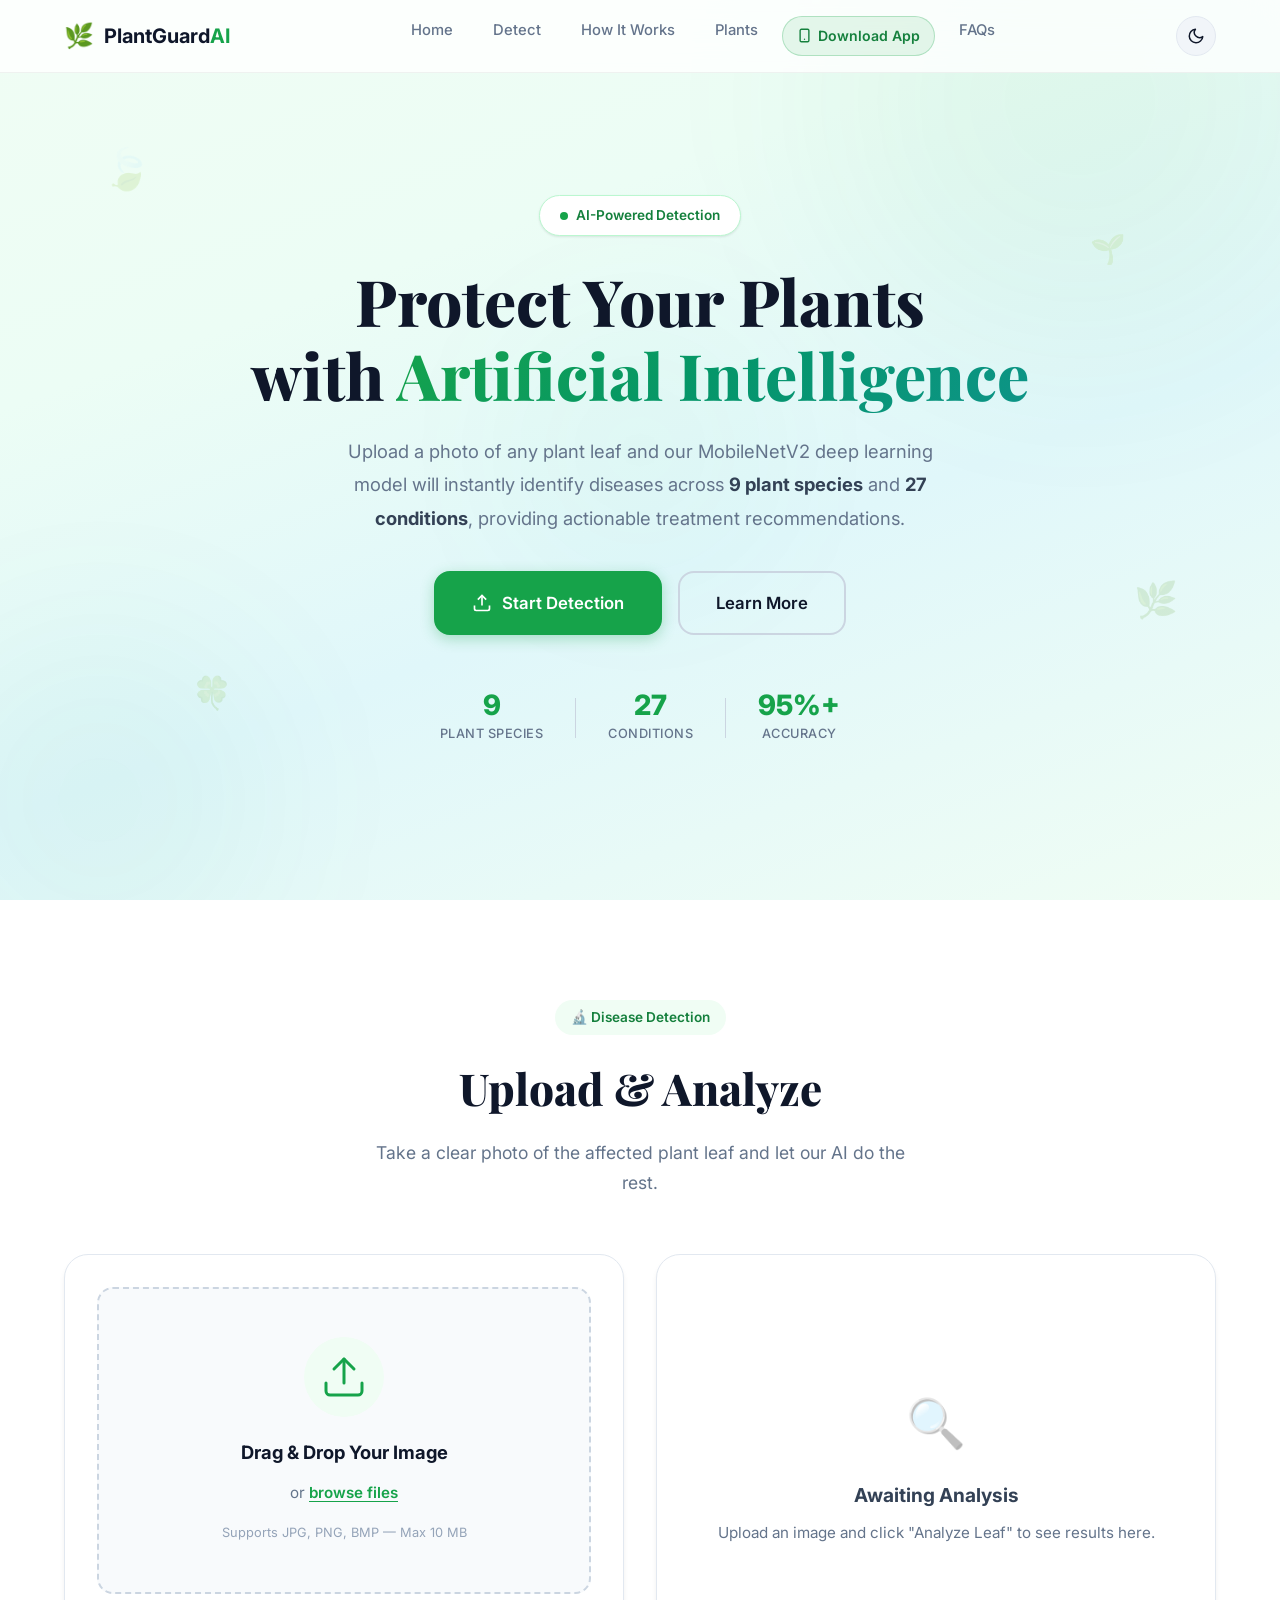
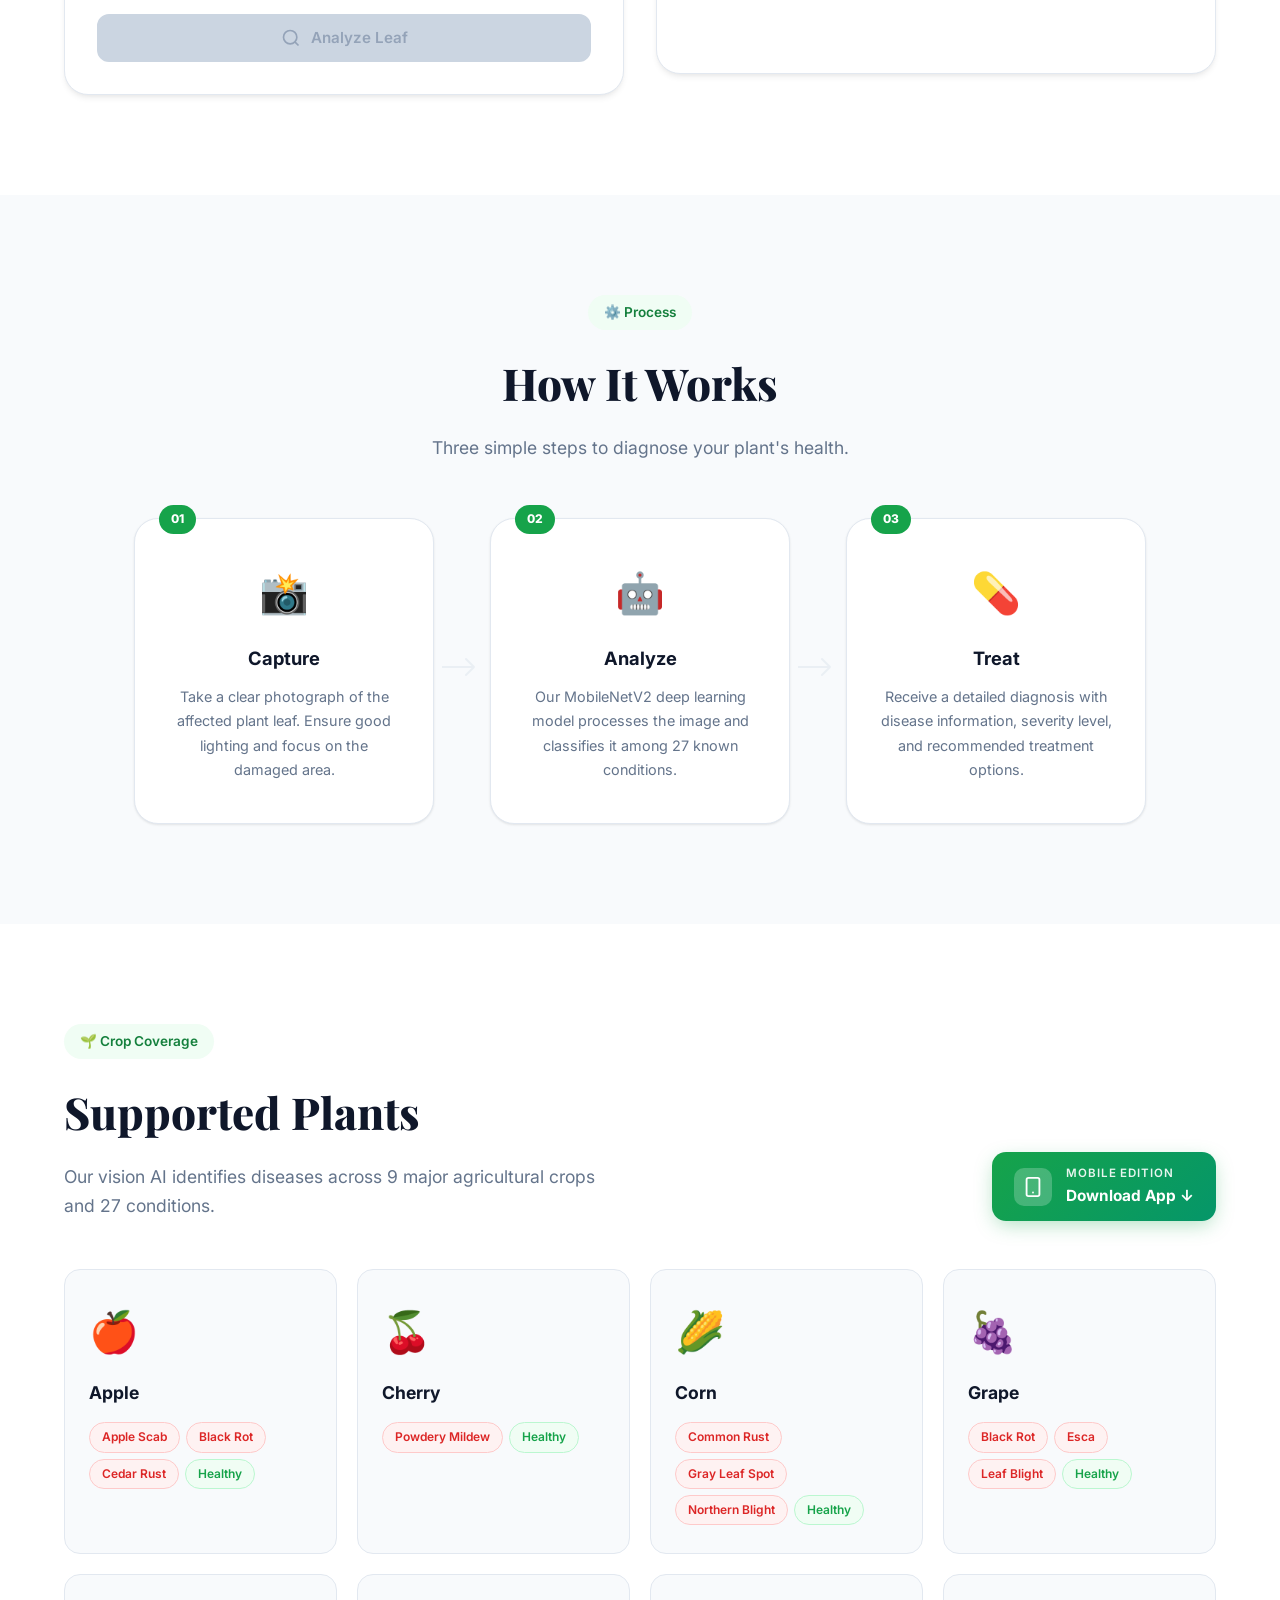
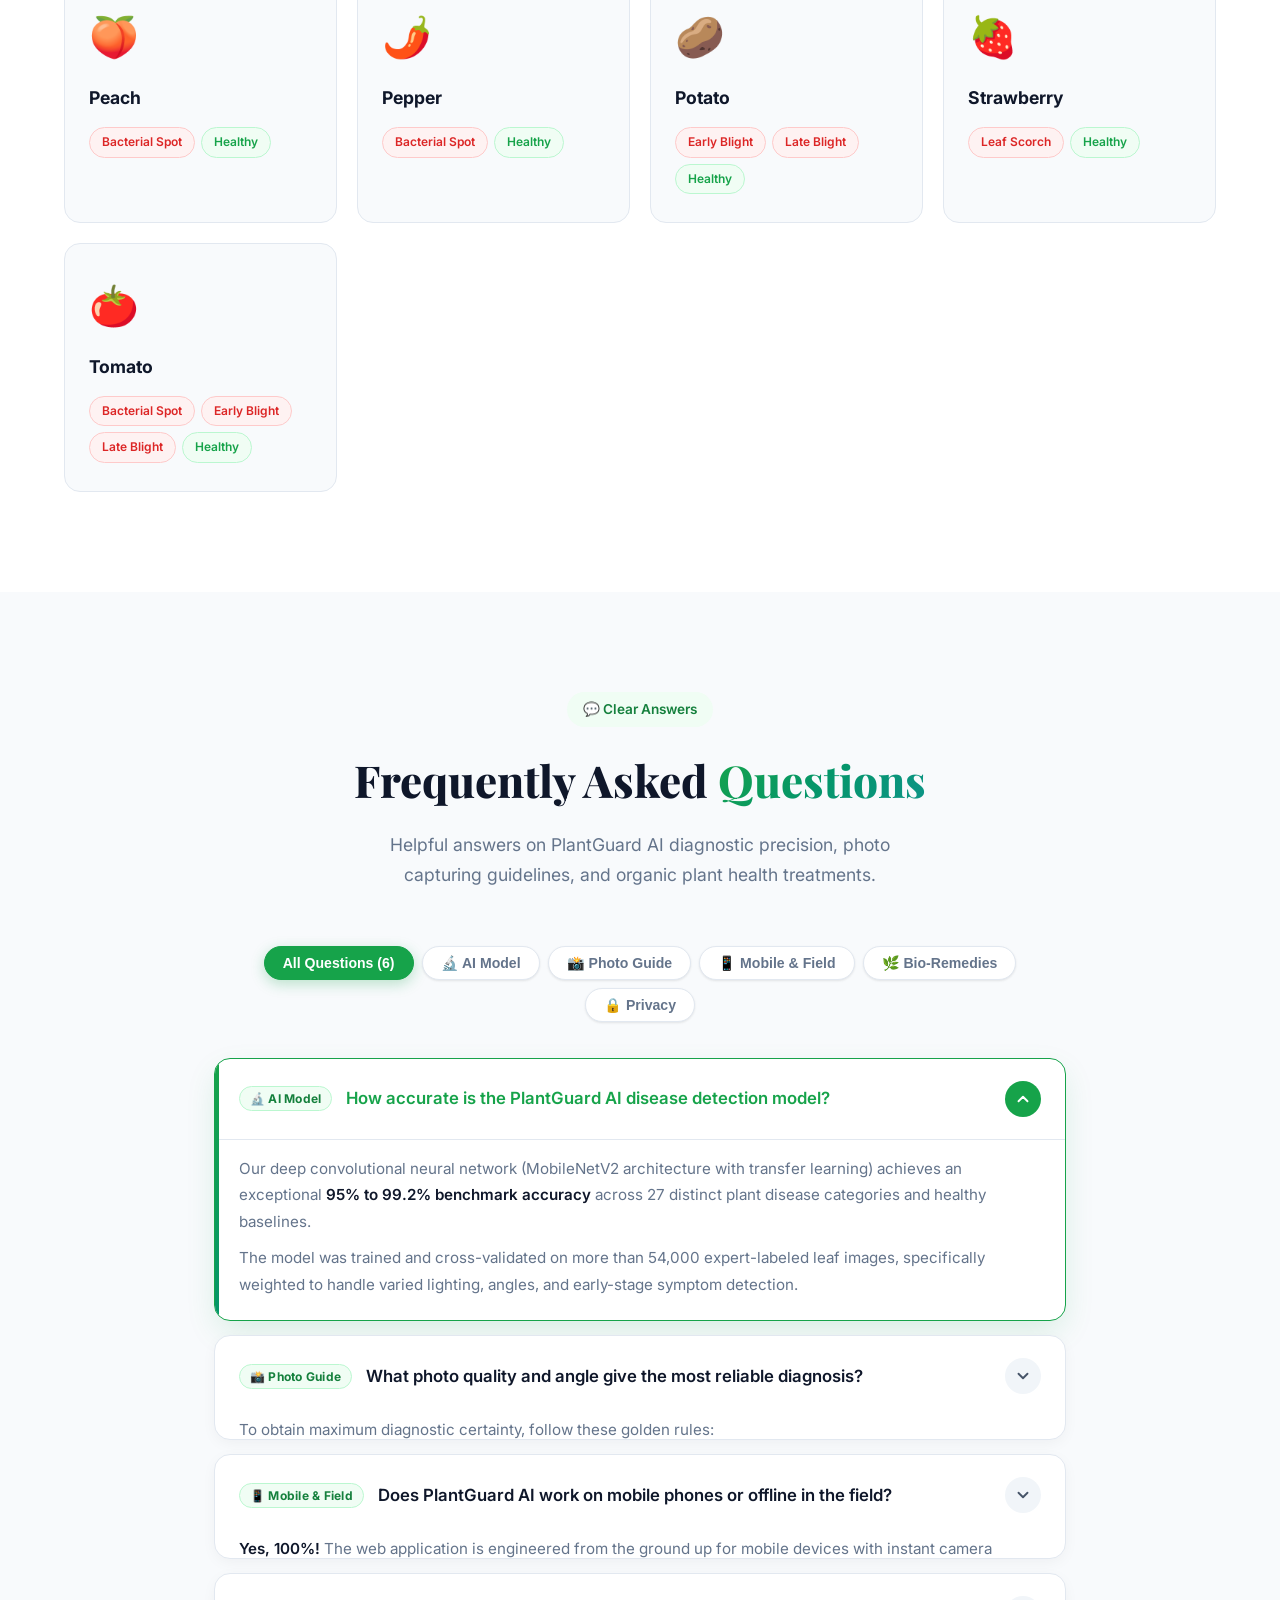
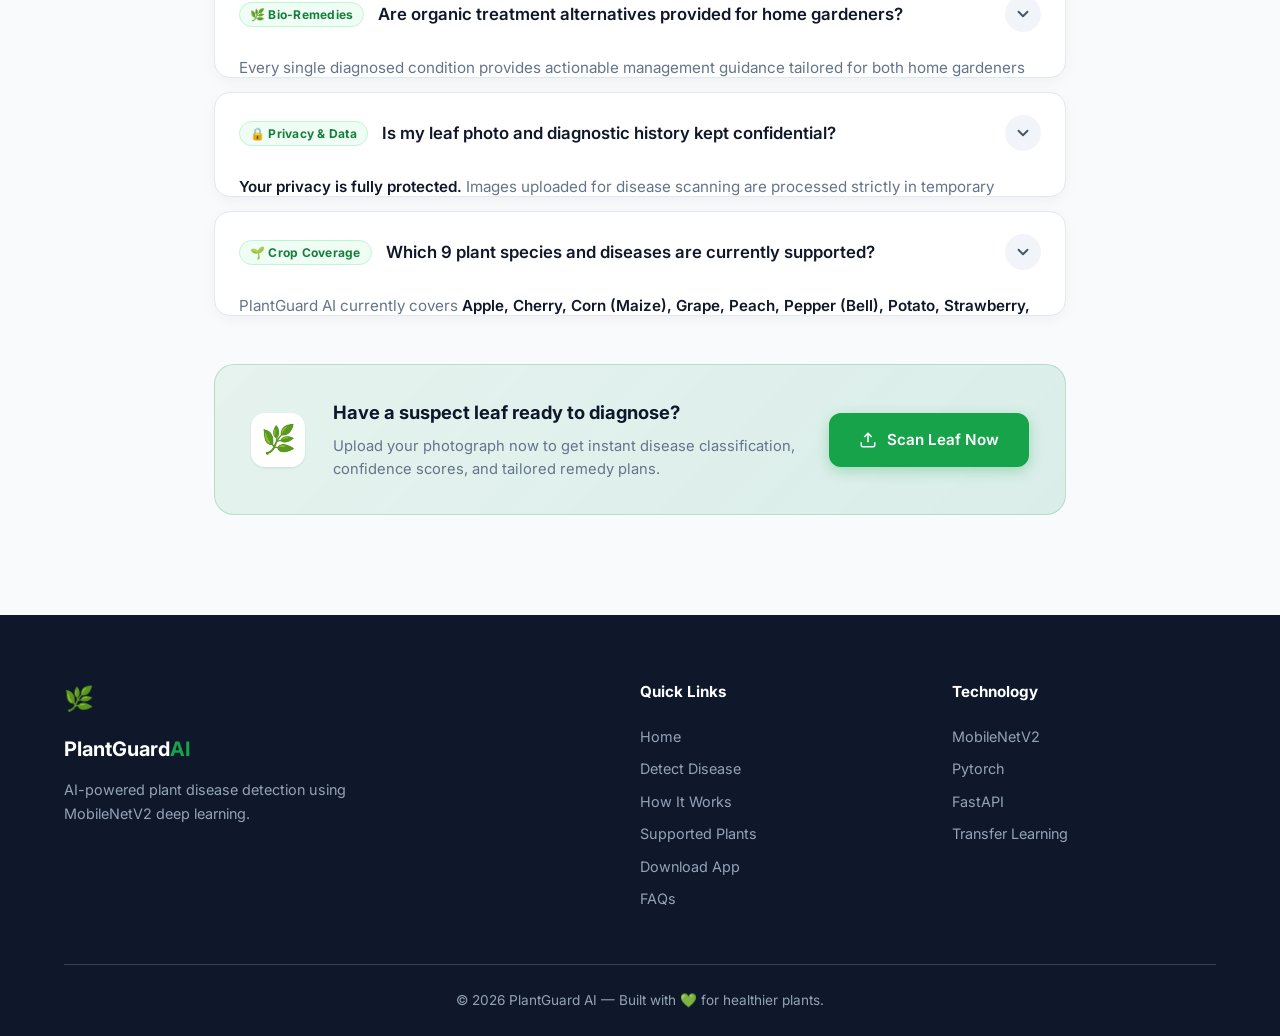
==== templates/index.html @ 96985ac4 "Initial commit" ====
<!DOCTYPE html>
<html lang="en">
<head>
    <meta charset="UTF-8" />
    <meta name="viewport" content="width=device-width, initial-scale=1.0" />
    <title>PlantGuard AI — Plant Disease Detection</title>
    <link rel="preconnect" href="https://fonts.googleapis.com" />
    <link rel="preconnect" href="https://fonts.gstatic.com" crossorigin />
    <link href="https://fonts.googleapis.com/css2?family=Inter:wght@300;400;500;600;700;800;900&family=Playfair+Display:wght@700;800&display=swap" rel="stylesheet" />
    <link rel="stylesheet" href="/static/css/style.css" />
    <link rel="icon" href="data:image/svg+xml,<svg xmlns='http://www.w3.org/2000/svg' viewBox='0 0 100 100'><text y='.9em' font-size='90'>🌿</text></svg>" />
    <script>
        (function() {
            try {
                const savedTheme = localStorage.getItem('plantguard_theme');
                if (savedTheme === 'dark' || (!savedTheme && window.matchMedia && window.matchMedia('(prefers-color-scheme: dark)').matches)) {
                    document.documentElement.setAttribute('data-theme', 'dark');
                } else {
                    document.documentElement.setAttribute('data-theme', 'light');
                }
            } catch(e) {}
        })();
    </script>
    <style>
    /* ─── PlantGuard Theme System & Enhancements ─── */
    :root {
        --theme-transition: background-color 0.3s ease, border-color 0.3s ease, color 0.3s ease, box-shadow 0.3s ease;
        --faq-card-bg: #ffffff;
        --faq-card-border: #e2e8f0;
        --faq-card-shadow: 0 4px 16px -2px rgba(15, 23, 42, 0.05);
        --faq-card-hover-border: #86efac;
        --faq-card-active-border: #16a34a;
        --faq-card-active-bg: #ffffff;
        --faq-tag-bg: #f0fdf4;
        --faq-tag-color: #15803d;
        --faq-tag-border: #bbf7d0;
        --faq-chevron-bg: #f1f5f9;
        --faq-chevron-color: #475569;
        --faq-chevron-active-bg: #16a34a;
        --faq-chevron-active-color: #ffffff;
        --faq-section-bg: #f8fafc;
        --nav-glass-bg: rgba(255, 255, 255, 0.85);
        --nav-scrolled-bg: rgba(255, 255, 255, 0.96);
        --nav-border: rgba(0, 0, 0, 0.06);
        --modal-overlay: rgba(15, 23, 42, 0.7);
        --modal-bg: #ffffff;
        --modal-border: #e2e8f0;
    }

    [data-theme="dark"] {
        --dark: #f8fafc;
        --dark-2: #e2e8f0;
        --dark-3: #94a3b8;
        --gray: #94a3b8;
        --gray-light: #64748b;
        --gray-lighter: #334155;
        --gray-lightest: #1e293b;
        --light: #0a0f1d;
        --white: #111a2e;

        --faq-card-bg: #111a2e;
        --faq-card-border: #1e293b;
        --faq-card-shadow: 0 10px 30px -5px rgba(0, 0, 0, 0.5);
        --faq-card-hover-border: #22c55e;
        --faq-card-active-border: #22c55e;
        --faq-card-active-bg: #14223b;
        --faq-tag-bg: rgba(34, 197, 94, 0.14);
        --faq-tag-color: #4ade80;
        --faq-tag-border: rgba(34, 197, 94, 0.35);
        --faq-chevron-bg: #1e293b;
        --faq-chevron-color: #94a3b8;
        --faq-chevron-active-bg: #22c55e;
        --faq-chevron-active-color: #0b1120;
        --faq-section-bg: #070c18;
        --nav-glass-bg: rgba(10, 15, 29, 0.85);
        --nav-scrolled-bg: rgba(10, 15, 29, 0.95);
        --nav-border: rgba(255, 255, 255, 0.08);
        --modal-overlay: rgba(0, 0, 0, 0.82);
        --modal-bg: #111a2e;
        --modal-border: #25334c;
    }

    /* Theme global transitions */
    body {
        transition: var(--theme-transition);
    }

    [data-theme="dark"] body {
        background-color: var(--light);
        color: var(--dark-2);
    }

    [data-theme="dark"] .navbar {
        background: var(--nav-glass-bg);
        border-bottom: 1px solid var(--nav-border);
    }
    [data-theme="dark"] .navbar.scrolled {
        background: var(--nav-scrolled-bg);
        box-shadow: 0 4px 20px rgba(0, 0, 0, 0.5);
    }
    [data-theme="dark"] .nav-links a {
        color: var(--gray);
    }
    [data-theme="dark"] .nav-links a:hover {
        color: #4ade80;
        background: rgba(34, 197, 94, 0.12);
    }
    [data-theme="dark"] .nav-toggle span {
        background: var(--dark);
    }
    @media (max-width: 768px) {
        [data-theme="dark"] .nav-links {
            background: var(--white);
            border: 1px solid var(--nav-border);
        }
    }

    [data-theme="dark"] .hero-bg {
        background: linear-gradient(160deg, #070c18 0%, #0d1728 40%, #071322 70%, #0a0f1d 100%);
    }
    [data-theme="dark"] .hero-badge {
        background: #111a2e;
        border-color: rgba(34, 197, 94, 0.35);
        color: #4ade80;
        box-shadow: 0 4px 16px rgba(0,0,0,0.4);
    }
    [data-theme="dark"] .hero-stats {
        background: rgba(17, 26, 46, 0.7);
        border: 1px solid rgba(255, 255, 255, 0.08);
        box-shadow: 0 8px 32px rgba(0,0,0,0.4);
    }

    [data-theme="dark"] .upload-card,
    [data-theme="dark"] .results-card,
    [data-theme="dark"] .step-card {
        background: var(--white);
        border-color: var(--gray-lightest);
        box-shadow: 0 8px 24px -4px rgba(0,0,0,0.5);
    }
    [data-theme="dark"] .upload-zone {
        border-color: #25334c;
        background: rgba(7, 12, 24, 0.5);
    }
    [data-theme="dark"] .plant-card {
        background: var(--white);
        border-color: var(--gray-lightest);
    }
    [data-theme="dark"] .plant-card:hover {
        border-color: #22c55e;
        box-shadow: 0 12px 30px -4px rgba(0, 0, 0, 0.6);
    }
    [data-theme="dark"] .btn-outline {
        border-color: #25334c;
        color: var(--dark);
    }
    [data-theme="dark"] .btn-outline:hover {
        border-color: #22c55e;
        color: #4ade80;
        background: rgba(34, 197, 94, 0.08);
    }
    [data-theme="dark"] .plants-section {
        background: var(--light);
    }

    /* ─── Navbar Actions & Toggle ─── */
    .nav-actions {
        display: flex;
        align-items: center;
        gap: 12px;
    }
    .theme-toggle-btn {
        width: 40px;
        height: 40px;
        border-radius: 50%;
        border: 1px solid var(--faq-card-border);
        background: var(--faq-chevron-bg);
        color: var(--dark);
        display: inline-flex;
        align-items: center;
        justify-content: center;
        cursor: pointer;
        transition: all 0.25s ease;
        padding: 0;
    }
    .theme-toggle-btn:hover {
        background: var(--primary-50);
        border-color: var(--primary);
        transform: rotate(15deg) scale(1.06);
    }
    [data-theme="dark"] .theme-toggle-btn:hover {
        background: rgba(34, 197, 94, 0.16);
        border-color: #22c55e;
    }
    .theme-toggle-btn .sun-icon { display: none; }
    .theme-toggle-btn .moon-icon { display: flex; align-items: center; justify-content: center; }
    [data-theme="dark"] .theme-toggle-btn .sun-icon { display: flex; align-items: center; justify-content: center; color: #facc15; }
    [data-theme="dark"] .theme-toggle-btn .moon-icon { display: none; }

    .nav-download-link {
        display: inline-flex;
        align-items: center;
        gap: 6px;
        padding: 7px 14px !important;
        background: rgba(22, 163, 74, 0.1);
        color: var(--primary-dark) !important;
        border: 1px solid rgba(22, 163, 74, 0.25);
        border-radius: 100px !important;
        font-weight: 600 !important;
        font-size: 0.88rem !important;
        transition: all 0.25s ease;
    }
    [data-theme="dark"] .nav-download-link {
        background: rgba(34, 197, 94, 0.14);
        color: #4ade80 !important;
        border-color: rgba(34, 197, 94, 0.35);
    }
    .nav-download-link:hover {
        background: var(--primary) !important;
        color: #ffffff !important;
        border-color: var(--primary);
        transform: translateY(-1px);
        box-shadow: 0 4px 12px rgba(22, 163, 74, 0.25);
    }

    /* ─── Plants Section Header Row & App Badge ─── */
    .plants-header-row {
        display: flex;
        align-items: flex-end;
        justify-content: space-between;
        gap: 24px;
        margin-bottom: 48px;
        flex-wrap: wrap;
    }
    .plants-header-left {
        margin-bottom: 0 !important;
        text-align: left !important;
    }
    .plants-header-left .section-desc {
        margin-left: 0 !important;
    }
    .plants-app-badge-btn {
        display: inline-flex;
        align-items: center;
        gap: 14px;
        padding: 12px 22px;
        background: linear-gradient(135deg, #16a34a 0%, #059669 100%);
        color: #ffffff !important;
        border-radius: 14px;
        box-shadow: 0 6px 20px -3px rgba(22, 163, 74, 0.35);
        transition: all 0.25s ease;
        text-decoration: none;
        cursor: pointer;
    }
    .plants-app-badge-btn:hover {
        transform: translateY(-2px);
        box-shadow: 0 10px 28px -2px rgba(22, 163, 74, 0.45);
        filter: brightness(1.05);
    }
    .app-badge-icon {
        width: 38px;
        height: 38px;
        border-radius: 10px;
        background: rgba(255, 255, 255, 0.22);
        display: flex;
        align-items: center;
        justify-content: center;
        color: #ffffff;
    }
    .app-badge-text {
        display: flex;
        flex-direction: column;
    }
    .app-badge-sub {
        font-size: 0.72rem;
        text-transform: uppercase;
        letter-spacing: 0.08em;
        opacity: 0.9;
        font-weight: 600;
    }
    .app-badge-title {
        font-size: 0.96rem;
        font-weight: 700;
    }

    /* ─── FAQ Section Styles ─── */
    .faq-section {
        background: var(--faq-section-bg);
        position: relative;
        padding: 100px 0;
        transition: background-color 0.3s ease;
    }
    .faq-container {
        max-width: 900px;
        margin: 0 auto;
    }
    .faq-filters {
        display: flex;
        align-items: center;
        justify-content: center;
        flex-wrap: wrap;
        gap: 8px;
        margin-bottom: 36px;
    }
    .faq-filter-btn {
        padding: 8px 18px;
        border-radius: 100px;
        background: var(--faq-card-bg);
        border: 1px solid var(--faq-card-border);
        color: var(--gray);
        font-size: 0.88rem;
        font-weight: 600;
        cursor: pointer;
        transition: all 0.2s ease;
        box-shadow: var(--shadow-sm);
    }
    .faq-filter-btn:hover {
        color: var(--primary);
        border-color: var(--primary);
        transform: translateY(-1px);
    }
    .faq-filter-btn.active {
        background: var(--primary);
        color: #ffffff;
        border-color: var(--primary);
        box-shadow: 0 4px 14px rgba(22, 163, 74, 0.28);
    }
    [data-theme="dark"] .faq-filter-btn.active {
        background: #16a34a;
        color: #ffffff;
        box-shadow: 0 4px 14px rgba(34, 197, 94, 0.3);
    }

    .faq-list {
        display: flex;
        flex-direction: column;
        gap: 14px;
    }
    .faq-item {
        background: var(--faq-card-bg);
        border: 1px solid var(--faq-card-border);
        border-radius: 16px;
        box-shadow: var(--faq-card-shadow);
        transition: all 0.3s cubic-bezier(0.4, 0, 0.2, 1);
        overflow: hidden;
        position: relative;
    }
    .faq-item:hover {
        border-color: var(--faq-card-hover-border);
        box-shadow: 0 10px 28px -4px rgba(22, 163, 74, 0.12);
        transform: translateY(-2px);
    }
    [data-theme="dark"] .faq-item:hover {
        box-shadow: 0 10px 28px -4px rgba(0, 0, 0, 0.6);
    }
    .faq-item.active {
        border-color: var(--faq-card-active-border);
        background: var(--faq-card-active-bg);
        box-shadow: 0 12px 32px -4px rgba(22, 163, 74, 0.15);
    }
    .faq-item.active::before {
        content: "";
        position: absolute;
        left: 0;
        top: 0;
        bottom: 0;
        width: 4px;
        background: linear-gradient(180deg, var(--primary), var(--accent));
    }

    .faq-question {
        width: 100%;
        padding: 22px 24px;
        display: flex;
        align-items: center;
        justify-content: space-between;
        gap: 16px;
        background: none;
        border: none;
        cursor: pointer;
        text-align: left;
        color: inherit;
        font-family: var(--font-sans);
    }
    .faq-q-left {
        display: flex;
        align-items: center;
        gap: 14px;
        flex: 1;
    }
    .faq-cat-pill {
        display: inline-flex;
        align-items: center;
        padding: 4px 10px;
        border-radius: 100px;
        font-size: 0.75rem;
        font-weight: 700;
        background: var(--faq-tag-bg);
        color: var(--faq-tag-color);
        border: 1px solid var(--faq-tag-border);
        white-space: nowrap;
        letter-spacing: 0.02em;
    }
    .faq-q-title {
        font-size: 1.05rem;
        font-weight: 600;
        color: var(--dark);
        line-height: 1.45;
        transition: color 0.2s ease;
    }
    .faq-item.active .faq-q-title {
        color: var(--primary);
    }
    [data-theme="dark"] .faq-item.active .faq-q-title {
        color: #4ade80;
    }

    .faq-chevron-wrap {
        width: 36px;
        height: 36px;
        min-width: 36px;
        border-radius: 50%;
        background: var(--faq-chevron-bg);
        color: var(--faq-chevron-color);
        display: flex;
        align-items: center;
        justify-content: center;
        transition: all 0.3s cubic-bezier(0.4, 0, 0.2, 1);
    }
    .faq-chevron-wrap svg {
        transition: transform 0.3s cubic-bezier(0.4, 0, 0.2, 1);
    }
    .faq-item.active .faq-chevron-wrap {
        background: var(--faq-chevron-active-bg);
        color: var(--faq-chevron-active-color);
    }
    .faq-item.active .faq-chevron-wrap svg {
        transform: rotate(180deg);
    }

    .faq-answer-collapse {
        display: grid;
        grid-template-rows: 0fr;
        transition: grid-template-rows 0.35s cubic-bezier(0.4, 0, 0.2, 1);
    }
    .faq-item.active .faq-answer-collapse {
        grid-template-rows: 1fr;
    }
    .faq-answer-body {
        overflow: hidden;
        padding: 0 24px 22px 24px;
        color: var(--gray);
        font-size: 0.95rem;
        line-height: 1.75;
        border-top: 1px solid transparent;
    }
    .faq-item.active .faq-answer-body {
        border-top-color: var(--faq-card-border);
        padding-top: 16px;
    }
    .faq-answer-body strong {
        color: var(--dark);
        font-weight: 600;
    }
    .faq-tips-list {
        margin-top: 12px;
        padding-left: 20px;
        display: flex;
        flex-direction: column;
        gap: 8px;
    }
    .faq-tips-list li {
        line-height: 1.6;
    }

    /* FAQ CTA Box */
    .faq-cta-card {
        margin-top: 48px;
        padding: 32px 36px;
        border-radius: 20px;
        background: linear-gradient(135deg, rgba(22, 163, 74, 0.08) 0%, rgba(5, 150, 105, 0.12) 100%);
        border: 1px solid rgba(22, 163, 74, 0.22);
        display: flex;
        align-items: center;
        justify-content: space-between;
        gap: 28px;
        flex-wrap: wrap;
    }
    [data-theme="dark"] .faq-cta-card {
        background: linear-gradient(135deg, rgba(34, 197, 94, 0.08) 0%, rgba(5, 150, 105, 0.14) 100%);
        border-color: rgba(34, 197, 94, 0.25);
    }
    .faq-cta-icon-wrap {
        width: 54px;
        height: 54px;
        min-width: 54px;
        border-radius: 14px;
        background: var(--white);
        box-shadow: var(--shadow-sm);
        display: flex;
        align-items: center;
        justify-content: center;
        font-size: 1.75rem;
    }
    .faq-cta-text {
        flex: 1;
        min-width: 240px;
    }
    .faq-cta-text h4 {
        font-size: 1.15rem;
        font-weight: 700;
        color: var(--dark);
        margin-bottom: 6px;
    }
    .faq-cta-text p {
        font-size: 0.92rem;
        color: var(--gray);
        line-height: 1.6;
        margin: 0;
    }
    .faq-cta-btn {
        white-space: nowrap;
    }

    /* ─── Download Modal ─── */
    .modal-backdrop {
        position: fixed;
        inset: 0;
        background: var(--modal-overlay);
        backdrop-filter: blur(8px);
        -webkit-backdrop-filter: blur(8px);
        z-index: 2000;
        display: flex;
        align-items: center;
        justify-content: center;
        padding: 20px;
        opacity: 0;
        visibility: hidden;
        transition: all 0.3s ease;
    }
    .modal-backdrop.open {
        opacity: 1;
        visibility: visible;
    }
    .modal-card {
        background: var(--modal-bg);
        border: 1px solid var(--modal-border);
        border-radius: 24px;
        width: 100%;
        max-width: 560px;
        padding: 36px 32px 32px;
        box-shadow: 0 25px 60px -10px rgba(0, 0, 0, 0.3);
        position: relative;
        transform: translateY(20px) scale(0.96);
        transition: all 0.3s cubic-bezier(0.4, 0, 0.2, 1);
    }
    .modal-backdrop.open .modal-card {
        transform: translateY(0) scale(1);
    }
    .modal-close-btn {
        position: absolute;
        top: 20px;
        right: 20px;
        width: 36px;
        height: 36px;
        border-radius: 50%;
        background: var(--faq-chevron-bg);
        border: none;
        color: var(--dark);
        font-size: 1.4rem;
        cursor: pointer;
        display: flex;
        align-items: center;
        justify-content: center;
        transition: all 0.2s ease;
    }
    .modal-close-btn:hover {
        background: #ef4444;
        color: #ffffff;
    }
    .modal-header {
        display: flex;
        gap: 16px;
        align-items: flex-start;
        margin-bottom: 24px;
    }
    .modal-icon-badge {
        font-size: 2.2rem;
        width: 56px;
        height: 56px;
        border-radius: 16px;
        background: var(--primary-50);
        display: flex;
        align-items: center;
        justify-content: center;
    }
    [data-theme="dark"] .modal-icon-badge {
        background: rgba(34, 197, 94, 0.15);
    }
    .modal-badge-pill {
        display: inline-block;
        padding: 4px 10px;
        border-radius: 100px;
        font-size: 0.75rem;
        font-weight: 700;
        background: var(--faq-tag-bg);
        color: var(--faq-tag-color);
        border: 1px solid var(--faq-tag-border);
        margin-bottom: 6px;
    }
    .modal-title-group h3 {
        font-size: 1.35rem;
        font-weight: 800;
        color: var(--dark);
        margin-bottom: 4px;
    }
    .modal-title-group p {
        font-size: 0.9rem;
        color: var(--gray);
        line-height: 1.5;
    }
    .modal-options-grid {
        display: grid;
        grid-template-columns: 1fr 1fr;
        gap: 14px;
        margin-bottom: 20px;
    }
    @media (max-width: 540px) {
        .modal-options-grid {
            grid-template-columns: 1fr;
        }
    }
    .download-opt-card {
        background: var(--faq-section-bg);
        border: 1px solid var(--faq-card-border);
        border-radius: 16px;
        padding: 18px;
        display: flex;
        flex-direction: column;
        justify-content: space-between;
    }
    .opt-header {
        display: flex;
        align-items: center;
        gap: 10px;
        margin-bottom: 10px;
    }
    .opt-platform-icon {
        font-size: 1.6rem;
    }
    .opt-header h4 {
        font-size: 0.98rem;
        font-weight: 700;
        color: var(--dark);
    }
    .opt-meta {
        font-size: 0.75rem;
        color: var(--gray);
    }
    .opt-desc {
        font-size: 0.82rem;
        color: var(--gray);
        line-height: 1.5;
        margin-bottom: 14px;
    }
    .btn-full {
        width: 100%;
        padding: 10px 16px;
        font-size: 0.88rem;
    }
    .modal-qr-section {
        display: flex;
        align-items: center;
        gap: 16px;
        padding: 16px 20px;
        background: var(--faq-section-bg);
        border: 1px dashed var(--faq-card-border);
        border-radius: 14px;
    }
    .qr-mockup {
        border-radius: 8px;
        overflow: hidden;
        border: 1px solid var(--faq-card-border);
    }
    .qr-text strong {
        display: block;
        font-size: 0.9rem;
        color: var(--dark);
        margin-bottom: 2px;
    }
    .qr-text span {
        font-size: 0.8rem;
        color: var(--gray);
        line-height: 1.4;
    }

    @media (max-width: 768px) {
        .plants-header-row {
            flex-direction: column;
            align-items: flex-start;
        }
        .faq-q-left {
            flex-direction: column;
            align-items: flex-start;
            gap: 8px;
        }
        .faq-cta-card {
            flex-direction: column;
            text-align: center;
        }
        .faq-cta-icon-wrap {
            margin: 0 auto;
        }
        .faq-cta-btn {
            width: 100%;
        }
    }
    </style>
</head>
<body>
    <!-- ═══════════════════ NAVBAR ═══════════════════ -->
    <nav class="navbar" id="navbar">
        <div class="nav-container">
            <a href="#" class="nav-logo">
                <span class="logo-icon">🌿</span>
                <span class="logo-text">PlantGuard<span class="logo-accent">AI</span></span>
            </a>
            <ul class="nav-links">
                <li><a href="#home">Home</a></li>
                <li><a href="#detect">Detect</a></li>
                <li><a href="#how-it-works">How It Works</a></li>
                <li><a href="#plants">Plants</a></li>
                <li>
                    <a href="#downloadModal" class="nav-download-link" id="navDownloadBtn">
                        <svg width="15" height="15" viewBox="0 0 24 24" fill="none" stroke="currentColor" stroke-width="2.2" stroke-linecap="round" stroke-linejoin="round">
                            <rect x="5" y="2" width="14" height="20" rx="2" ry="2"></rect>
                            <line x1="12" y1="18" x2="12.01" y2="18"></line>
                        </svg>
                        Download App
                    </a>
                </li>
                <li><a href="#faqSection">FAQs</a></li>
            </ul>
            <div class="nav-actions">
                <button class="theme-toggle-btn" id="themeToggleBtn" type="button" aria-label="Toggle light/dark mode" title="Toggle theme">
                    <span class="theme-icon sun-icon">
                        <svg width="19" height="19" viewBox="0 0 24 24" fill="none" stroke="currentColor" stroke-width="2" stroke-linecap="round" stroke-linejoin="round">
                            <circle cx="12" cy="12" r="5"></circle>
                            <line x1="12" y1="1" x2="12" y2="3"></line>
                            <line x1="12" y1="21" x2="12" y2="23"></line>
                            <line x1="4.22" y1="4.22" x2="5.64" y2="5.64"></line>
                            <line x1="18.36" y1="18.36" x2="19.78" y2="19.78"></line>
                            <line x1="1" y1="12" x2="3" y2="12"></line>
                            <line x1="21" y1="12" x2="23" y2="12"></line>
                            <line x1="4.22" y1="19.78" x2="5.64" y2="18.36"></line>
                            <line x1="18.36" y1="5.64" x2="19.78" y2="4.22"></line>
                        </svg>
                    </span>
                    <span class="theme-icon moon-icon">
                        <svg width="18" height="18" viewBox="0 0 24 24" fill="none" stroke="currentColor" stroke-width="2" stroke-linecap="round" stroke-linejoin="round">
                            <path d="M21 12.79A9 9 0 1 1 11.21 3 7 7 0 0 0 21 12.79z"></path>
                        </svg>
                    </span>
                </button>
                <button class="nav-toggle" id="navToggle" aria-label="Toggle navigation">
                    <span></span><span></span><span></span>
                </button>
            </div>
        </div>
    </nav>

    <!-- ═══════════════════ HERO ═══════════════════ -->
    <section class="hero" id="home">
        <div class="hero-bg">
            <div class="hero-shape hero-shape-1"></div>
            <div class="hero-shape hero-shape-2"></div>
            <div class="hero-shape hero-shape-3"></div>
            <div class="floating-leaf leaf-1">🍃</div>
            <div class="floating-leaf leaf-2">🌱</div>
            <div class="floating-leaf leaf-3">🍀</div>
            <div class="floating-leaf leaf-4">🌿</div>
        </div>
        <div class="hero-content">
            <div class="hero-badge">
                <span class="badge-dot"></span>
                AI-Powered Detection
            </div>
            <h1 class="hero-title">
                Protect Your Plants<br />
                with <span class="gradient-text">Artificial Intelligence</span>
            </h1>
            <p class="hero-subtitle">
                Upload a photo of any plant leaf and our MobileNetV2 deep learning model
                will instantly identify diseases across <strong>9 plant species</strong> and <strong>27 conditions</strong>,
                providing actionable treatment recommendations.
            </p>
            <div class="hero-actions">
                <a href="#detect" class="btn btn-primary btn-lg">
                    <svg width="20" height="20" viewBox="0 0 24 24" fill="none" stroke="currentColor" stroke-width="2"><path d="M21 15v4a2 2 0 0 1-2 2H5a2 2 0 0 1-2-2v-4"/><polyline points="17 8 12 3 7 8"/><line x1="12" y1="3" x2="12" y2="15"/></svg>
                    Start Detection
                </a>
                <a href="#how-it-works" class="btn btn-outline btn-lg">Learn More</a>
            </div>
            <div class="hero-stats">
                <div class="stat">
                    <span class="stat-number">9</span>
                    <span class="stat-label">Plant Species</span>
                </div>
                <div class="stat-divider"></div>
                <div class="stat">
                    <span class="stat-number">27</span>
                    <span class="stat-label">Conditions</span>
                </div>
                <div class="stat-divider"></div>
                <div class="stat">
                    <span class="stat-number">95%+</span>
                    <span class="stat-label">Accuracy</span>
                </div>
            </div>
        </div>
    </section>

    <!-- ═══════════════════ DETECTION SECTION ═══════════════════ -->
    <section class="section detect-section" id="detect">
        <div class="container">
            <div class="section-header">
                <span class="section-tag">🔬 Disease Detection</span>
                <h2 class="section-title">Upload & Analyze</h2>
                <p class="section-desc">Take a clear photo of the affected plant leaf and let our AI do the rest.</p>
            </div>

            <div class="detect-grid">
                <!-- Upload Area -->
                <div class="upload-card" id="uploadCard">
                    <div class="upload-zone" id="uploadZone">
                        <input type="file" id="fileInput" accept="image/*" hidden />
                        <div class="upload-placeholder" id="uploadPlaceholder">
                            <div class="upload-icon">
                                <svg width="48" height="48" viewBox="0 0 24 24" fill="none" stroke="currentColor" stroke-width="1.5" stroke-linecap="round" stroke-linejoin="round">
                                    <path d="M21 15v4a2 2 0 0 1-2 2H5a2 2 0 0 1-2-2v-4"/>
                                    <polyline points="17 8 12 3 7 8"/>
                                    <line x1="12" y1="3" x2="12" y2="15"/>
                                </svg>
                            </div>
                            <h3>Drag & Drop Your Image</h3>
                            <p>or <span class="upload-browse">browse files</span></p>
                            <span class="upload-hint">Supports JPG, PNG, BMP — Max 10 MB</span>
                        </div>
                        <div class="upload-preview" id="uploadPreview" style="display:none;">
                            <img id="previewImage" alt="Uploaded leaf preview" />
                            <button class="btn-remove" id="removeBtn" title="Remove image">
                                <svg width="20" height="20" viewBox="0 0 24 24" fill="none" stroke="currentColor" stroke-width="2"><line x1="18" y1="6" x2="6" y2="18"/><line x1="6" y1="6" x2="18" y2="18"/></svg>
                            </button>
                        </div>
                    </div>
                    <button class="btn btn-primary btn-block" id="analyzeBtn" disabled>
                        <svg width="20" height="20" viewBox="0 0 24 24" fill="none" stroke="currentColor" stroke-width="2"><circle cx="11" cy="11" r="8"/><line x1="21" y1="21" x2="16.65" y2="16.65"/></svg>
                        Analyze Leaf
                    </button>
                </div>

                <!-- Results Area -->
                <div class="results-card" id="resultsCard">
                    <!-- Empty State -->
                    <div class="results-empty" id="resultsEmpty">
                        <div class="empty-icon">🔍</div>
                        <h3>Awaiting Analysis</h3>
                        <p>Upload an image and click "Analyze Leaf" to see results here.</p>
                    </div>

                    <!-- Loading State -->
                    <div class="results-loading" id="resultsLoading" style="display:none;">
                        <div class="loader">
                            <div class="loader-ring"></div>
                            <div class="loader-ring"></div>
                            <div class="loader-ring"></div>
                            <span class="loader-icon">🌿</span>
                        </div>
                        <h3>Analyzing Your Plant...</h3>
                        <p>Our AI model is examining the leaf for diseases.</p>
                    </div>

                    <!-- Results Content -->
                    <div class="results-content" id="resultsContent" style="display:none;">
                        <!-- Top Prediction -->
                        <div class="result-top" id="resultTop">
                            <div class="result-severity" id="resultSeverity">Healthy</div>
                            <div class="result-header">
                                <div>
                                    <h3 class="result-plant" id="resultPlant">—</h3>
                                    <p class="result-disease" id="resultDisease">—</p>
                                </div>
                                <div class="result-confidence-ring" id="confidenceRing">
                                    <svg viewBox="0 0 100 100">
                                        <circle cx="50" cy="50" r="42" class="ring-bg" />
                                        <circle cx="50" cy="50" r="42" class="ring-fill" id="ringFill" />
                                    </svg>
                                    <span class="ring-text" id="ringText">0%</span>
                                </div>
                            </div>
                        </div>

                        <!-- Disease Info -->
                        <div class="result-info" id="resultInfo">
                            <div class="info-block">
                                <h4>📋 Description</h4>
                                <p id="resultDescription">—</p>
                            </div>
                            <div class="info-block">
                                <h4>💊 Treatment</h4>
                                <p id="resultTreatment">—</p>
                            </div>
                        </div>

                        <!-- Other Predictions -->
                        <div class="result-others">
                            <h4>Other Possibilities</h4>
                            <div class="prediction-bars" id="predictionBars"></div>
                        </div>
                    </div>

                    <!-- Error State -->
                    <div class="results-error" id="resultsError" style="display:none;">
                        <div class="error-icon">⚠️</div>
                        <h3>Analysis Failed</h3>
                        <p id="errorMessage">Something went wrong. Please try again.</p>
                        <button class="btn btn-outline" id="retryBtn">Try Again</button>
                    </div>
                </div>
            </div>
        </div>
    </section>

    <!-- ═══════════════════ HOW IT WORKS ═══════════════════ -->
    <section class="section how-section" id="how-it-works">
        <div class="container">
            <div class="section-header">
                <span class="section-tag">⚙️ Process</span>
                <h2 class="section-title">How It Works</h2>
                <p class="section-desc">Three simple steps to diagnose your plant's health.</p>
            </div>
            <div class="steps-grid">
                <div class="step-card">
                    <div class="step-number">01</div>
                    <div class="step-icon">📸</div>
                    <h3>Capture</h3>
                    <p>Take a clear photograph of the affected plant leaf. Ensure good lighting and focus on the damaged area.</p>
                </div>
                <div class="step-connector">
                    <svg width="40" height="24" viewBox="0 0 40 24"><path d="M0 12h32m0 0l-8-8m8 8l-8 8" fill="none" stroke="currentColor" stroke-width="2" stroke-linecap="round" stroke-linejoin="round" opacity="0.3"/></svg>
                </div>
                <div class="step-card">
                    <div class="step-number">02</div>
                    <div class="step-icon">🤖</div>
                    <h3>Analyze</h3>
                    <p>Our MobileNetV2 deep learning model processes the image and classifies it among 27 known conditions.</p>
                </div>
                <div class="step-connector">
                    <svg width="40" height="24" viewBox="0 0 40 24"><path d="M0 12h32m0 0l-8-8m8 8l-8 8" fill="none" stroke="currentColor" stroke-width="2" stroke-linecap="round" stroke-linejoin="round" opacity="0.3"/></svg>
                </div>
                <div class="step-card">
                    <div class="step-number">03</div>
                    <div class="step-icon">💊</div>
                    <h3>Treat</h3>
                    <p>Receive a detailed diagnosis with disease information, severity level, and recommended treatment options.</p>
                </div>
            </div>
        </div>
    </section>

    <!-- ═══════════════════ SUPPORTED PLANTS ═══════════════════ -->
    <section class="section plants-section" id="plants">
        <div class="container">
            <div class="plants-header-row">
                <div class="section-header plants-header-left">
                    <span class="section-tag">🌱 Crop Coverage</span>
                    <h2 class="section-title">Supported Plants</h2>
                    <p class="section-desc">Our vision AI identifies diseases across 9 major agricultural crops and 27 conditions.</p>
                </div>
                <div class="plants-download-action">
                    <a href="#downloadModal" class="plants-app-badge-btn" id="plantsSectionDownloadBtn">
                        <div class="app-badge-icon">
                            <svg width="22" height="22" viewBox="0 0 24 24" fill="none" stroke="currentColor" stroke-width="2" stroke-linecap="round" stroke-linejoin="round">
                                <rect x="5" y="2" width="14" height="20" rx="2" ry="2"></rect>
                                <line x1="12" y1="18" x2="12.01" y2="18"></line>
                            </svg>
                        </div>
                        <div class="app-badge-text">
                            <span class="app-badge-sub">Mobile Edition</span>
                            <span class="app-badge-title">Download App &darr;</span>
                        </div>
                    </a>
                </div>
            </div>
            <div class="plants-grid">
                <div class="plant-card">
                    <div class="plant-emoji">🍎</div>
                    <h3>Apple</h3>
                    <div class="plant-diseases">
                        <span class="disease-tag disease-bad">Apple Scab</span>
                        <span class="disease-tag disease-bad">Black Rot</span>
                        <span class="disease-tag disease-bad">Cedar Rust</span>
                        <span class="disease-tag disease-good">Healthy</span>
                    </div>
                </div>
                <div class="plant-card">
                    <div class="plant-emoji">🍒</div>
                    <h3>Cherry</h3>
                    <div class="plant-diseases">
                        <span class="disease-tag disease-bad">Powdery Mildew</span>
                        <span class="disease-tag disease-good">Healthy</span>
                    </div>
                </div>
                <div class="plant-card">
                    <div class="plant-emoji">🌽</div>
                    <h3>Corn</h3>
                    <div class="plant-diseases">
                        <span class="disease-tag disease-bad">Common Rust</span>
                        <span class="disease-tag disease-bad">Gray Leaf Spot</span>
                        <span class="disease-tag disease-bad">Northern Blight</span>
                        <span class="disease-tag disease-good">Healthy</span>
                    </div>
                </div>
                <div class="plant-card">
                    <div class="plant-emoji">🍇</div>
                    <h3>Grape</h3>
                    <div class="plant-diseases">
                        <span class="disease-tag disease-bad">Black Rot</span>
                        <span class="disease-tag disease-bad">Esca</span>
                        <span class="disease-tag disease-bad">Leaf Blight</span>
                        <span class="disease-tag disease-good">Healthy</span>
                    </div>
                </div>
                <div class="plant-card">
                    <div class="plant-emoji">🍑</div>
                    <h3>Peach</h3>
                    <div class="plant-diseases">
                        <span class="disease-tag disease-bad">Bacterial Spot</span>
                        <span class="disease-tag disease-good">Healthy</span>
                    </div>
                </div>
                <div class="plant-card">
                    <div class="plant-emoji">🌶️</div>
                    <h3>Pepper</h3>
                    <div class="plant-diseases">
                        <span class="disease-tag disease-bad">Bacterial Spot</span>
                        <span class="disease-tag disease-good">Healthy</span>
                    </div>
                </div>
                <div class="plant-card">
                    <div class="plant-emoji">🥔</div>
                    <h3>Potato</h3>
                    <div class="plant-diseases">
                        <span class="disease-tag disease-bad">Early Blight</span>
                        <span class="disease-tag disease-bad">Late Blight</span>
                        <span class="disease-tag disease-good">Healthy</span>
                    </div>
                </div>
                <div class="plant-card">
                    <div class="plant-emoji">🍓</div>
                    <h3>Strawberry</h3>
                    <div class="plant-diseases">
                        <span class="disease-tag disease-bad">Leaf Scorch</span>
                        <span class="disease-tag disease-good">Healthy</span>
                    </div>
                </div>
                <div class="plant-card">
                    <div class="plant-emoji">🍅</div>
                    <h3>Tomato</h3>
                    <div class="plant-diseases">
                        <span class="disease-tag disease-bad">Bacterial Spot</span>
                        <span class="disease-tag disease-bad">Early Blight</span>
                        <span class="disease-tag disease-bad">Late Blight</span>
                        <span class="disease-tag disease-good">Healthy</span>
                    </div>
                </div>
            </div>
        </div>
    </section>




      <!-- ==========================================================================
       FREQUENTLY ASKED QUESTIONS (FAQ)
       ========================================================================== -->
    <a id="faq"></a>
    <section class="section faq-section" id="faqSection">
        <div class="container faq-container">
            <div class="section-header">
                <span class="section-tag">💬 Clear Answers</span>
                <h2 class="section-title">Frequently Asked <span class="gradient-text">Questions</span></h2>
                <p class="section-desc">
                    Helpful answers on PlantGuard AI diagnostic precision, photo capturing guidelines, and organic plant health treatments.
                </p>
            </div>

            <!-- FAQ Filter Categories -->
            <div class="faq-filters" id="faqFilters" role="tablist" aria-label="FAQ Categories">
                <button type="button" class="faq-filter-btn active" data-category="all">All Questions (6)</button>
                <button type="button" class="faq-filter-btn" data-category="model">🔬 AI Model</button>
                <button type="button" class="faq-filter-btn" data-category="photo">📸 Photo Guide</button>
                <button type="button" class="faq-filter-btn" data-category="mobile">📱 Mobile & Field</button>
                <button type="button" class="faq-filter-btn" data-category="treatment">🌿 Bio-Remedies</button>
                <button type="button" class="faq-filter-btn" data-category="privacy">🔒 Privacy</button>
            </div>

            <!-- FAQ Accordion List -->
            <div class="faq-list" id="faqList">
                <!-- Item 1 -->
                <div class="faq-item active" data-category="model">
                    <button type="button" class="faq-question" aria-expanded="true" aria-controls="faq-ans-1">
                        <div class="faq-q-left">
                            <span class="faq-cat-pill">🔬 AI Model</span>
                            <span class="faq-q-title">How accurate is the PlantGuard AI disease detection model?</span>
                        </div>
                        <div class="faq-chevron-wrap">
                            <svg width="18" height="18" viewBox="0 0 24 24" fill="none" stroke="currentColor" stroke-width="2.5" stroke-linecap="round" stroke-linejoin="round"><polyline points="6 9 12 15 18 9"/></svg>
                        </div>
                    </button>
                    <div class="faq-answer-collapse" id="faq-ans-1" role="region">
                        <div class="faq-answer-body">
                            <p>Our deep convolutional neural network (MobileNetV2 architecture with transfer learning) achieves an exceptional <strong>95% to 99.2% benchmark accuracy</strong> across 27 distinct plant disease categories and healthy baselines.</p>
                            <p style="margin-top: 10px;">The model was trained and cross-validated on more than 54,000 expert-labeled leaf images, specifically weighted to handle varied lighting, angles, and early-stage symptom detection.</p>
                        </div>
                    </div>
                </div>

                <!-- Item 2 -->
                <div class="faq-item" data-category="photo">
                    <button type="button" class="faq-question" aria-expanded="false" aria-controls="faq-ans-2">
                        <div class="faq-q-left">
                            <span class="faq-cat-pill">📸 Photo Guide</span>
                            <span class="faq-q-title">What photo quality and angle give the most reliable diagnosis?</span>
                        </div>
                        <div class="faq-chevron-wrap">
                            <svg width="18" height="18" viewBox="0 0 24 24" fill="none" stroke="currentColor" stroke-width="2.5" stroke-linecap="round" stroke-linejoin="round"><polyline points="6 9 12 15 18 9"/></svg>
                        </div>
                    </button>
                    <div class="faq-answer-collapse" id="faq-ans-2" role="region">
                        <div class="faq-answer-body">
                            <p>To obtain maximum diagnostic certainty, follow these golden rules:</p>
                            <ul class="faq-tips-list">
                                <li><strong>Natural diffused daylight:</strong> Shoot in soft morning or overcast light. Avoid harsh direct sun reflections or intense camera flash.</li>
                                <li><strong>Fill the frame:</strong> The infected leaf blade should fill at least <strong>60%–80%</strong> of the picture.</li>
                                <li><strong>Focus sharply on lesions:</strong> Tap your screen to lock focus on discoloration, powdery spots, or wilting leaf margins.</li>
                                <li><strong>Clean background:</strong> Hold a neutral hand or piece of cardboard behind the leaf if background foliage is distracting.</li>
                            </ul>
                        </div>
                    </div>
                </div>

                <!-- Item 3 -->
                <div class="faq-item" data-category="mobile">
                    <button type="button" class="faq-question" aria-expanded="false" aria-controls="faq-ans-3">
                        <div class="faq-q-left">
                            <span class="faq-cat-pill">📱 Mobile & Field</span>
                            <span class="faq-q-title">Does PlantGuard AI work on mobile phones or offline in the field?</span>
                        </div>
                        <div class="faq-chevron-wrap">
                            <svg width="18" height="18" viewBox="0 0 24 24" fill="none" stroke="currentColor" stroke-width="2.5" stroke-linecap="round" stroke-linejoin="round"><polyline points="6 9 12 15 18 9"/></svg>
                        </div>
                    </button>
                    <div class="faq-answer-collapse" id="faq-ans-3" role="region">
                        <div class="faq-answer-body">
                            <p><strong>Yes, 100%!</strong> The web application is engineered from the ground up for mobile devices with instant camera capture support on both iOS (Safari) and Android (Chrome).</p>
                            <p style="margin-top: 10px;">Additionally, you can download our dedicated <strong>PlantGuard Mobile App (APK / PWA)</strong> from the link beside the Plants section, giving you rapid one-tap diagnoses while inspecting orchards or farms.</p>
                        </div>
                    </div>
                </div>

                <!-- Item 4 -->
                <div class="faq-item" data-category="treatment">
                    <button type="button" class="faq-question" aria-expanded="false" aria-controls="faq-ans-4">
                        <div class="faq-q-left">
                            <span class="faq-cat-pill">🌿 Bio-Remedies</span>
                            <span class="faq-q-title">Are organic treatment alternatives provided for home gardeners?</span>
                        </div>
                        <div class="faq-chevron-wrap">
                            <svg width="18" height="18" viewBox="0 0 24 24" fill="none" stroke="currentColor" stroke-width="2.5" stroke-linecap="round" stroke-linejoin="round"><polyline points="6 9 12 15 18 9"/></svg>
                        </div>
                    </button>
                    <div class="faq-answer-collapse" id="faq-ans-4" role="region">
                        <div class="faq-answer-body">
                            <p>Every single diagnosed condition provides actionable management guidance tailored for both home gardeners and organic farmers:</p>
                            <ul class="faq-tips-list">
                                <li><strong>Biological controls:</strong> Recommendations such as <em>Bacillus subtilis</em> beneficial bacteria, copper octanoate sprays, and botanical Neem oil extracts.</li>
                                <li><strong>Cultural practices:</strong> Sanitization methods, targeted pruning, air circulation tips, and drip irrigation practices to halt fungal spore transmission.</li>
                                <li><strong>Commercial options:</strong> Chemical fungicide guidelines when intervention is required for large acreages.</li>
                            </ul>
                        </div>
                    </div>
                </div>

                <!-- Item 5 -->
                <div class="faq-item" data-category="privacy">
                    <button type="button" class="faq-question" aria-expanded="false" aria-controls="faq-ans-5">
                        <div class="faq-q-left">
                            <span class="faq-cat-pill">🔒 Privacy & Data</span>
                            <span class="faq-q-title">Is my leaf photo and diagnostic history kept confidential?</span>
                        </div>
                        <div class="faq-chevron-wrap">
                            <svg width="18" height="18" viewBox="0 0 24 24" fill="none" stroke="currentColor" stroke-width="2.5" stroke-linecap="round" stroke-linejoin="round"><polyline points="6 9 12 15 18 9"/></svg>
                        </div>
                    </button>
                    <div class="faq-answer-collapse" id="faq-ans-5" role="region">
                        <div class="faq-answer-body">
                            <p><strong>Your privacy is fully protected.</strong> Images uploaded for disease scanning are processed strictly in temporary runtime memory and are never retained, sold, or shared with third parties.</p>
                            <p style="margin-top: 10px;">Diagnostic logs and scan records reside solely inside your personal browser's LocalStorage, meaning you retain complete ownership and can clear your history anytime with zero footprints left behind.</p>
                        </div>
                    </div>
                </div>

                <!-- Item 6 -->
                <div class="faq-item" data-category="model">
                    <button type="button" class="faq-question" aria-expanded="false" aria-controls="faq-ans-6">
                        <div class="faq-q-left">
                            <span class="faq-cat-pill">🌱 Crop Coverage</span>
                            <span class="faq-q-title">Which 9 plant species and diseases are currently supported?</span>
                        </div>
                        <div class="faq-chevron-wrap">
                            <svg width="18" height="18" viewBox="0 0 24 24" fill="none" stroke="currentColor" stroke-width="2.5" stroke-linecap="round" stroke-linejoin="round"><polyline points="6 9 12 15 18 9"/></svg>
                        </div>
                    </button>
                    <div class="faq-answer-collapse" id="faq-ans-6" role="region">
                        <div class="faq-answer-body">
                            <p>PlantGuard AI currently covers <strong>Apple, Cherry, Corn (Maize), Grape, Peach, Pepper (Bell), Potato, Strawberry, and Tomato</strong>.</p>
                            <p style="margin-top: 10px;">Supported conditions include Early Blight, Late Blight, Bacterial Spot, Powdery Mildew, Black Rot, Esca, Cedar Rust, Common Rust, Gray Leaf Spot, Northern Leaf Blight, Leaf Scorch, alongside verified healthy controls for every crop.</p>
                        </div>
                    </div>
                </div>
            </div>

            <!-- FAQ CTA Card -->
            <div class="faq-cta-card">
                <div class="faq-cta-icon-wrap">
                    <span class="faq-cta-emoji">🌿</span>
                </div>
                <div class="faq-cta-text">
                    <h4>Have a suspect leaf ready to diagnose?</h4>
                    <p>Upload your photograph now to get instant disease classification, confidence scores, and tailored remedy plans.</p>
                </div>
                <div class="faq-cta-action">
                    <a href="#detect" class="btn btn-primary faq-cta-btn">
                        <svg width="18" height="18" viewBox="0 0 24 24" fill="none" stroke="currentColor" stroke-width="2"><path d="M21 15v4a2 2 0 0 1-2 2H5a2 2 0 0 1-2-2v-4"/><polyline points="17 8 12 3 7 8"/><line x1="12" y1="15" x2="12" y2="3"/></svg>
                        Scan Leaf Now
                    </a>
                </div>
            </div>
        </div>
    </section>

    <!-- ═══════════════════ FOOTER ═══════════════════ -->
    <footer class="footer">
        <div class="container">
            <div class="footer-content">
                <div class="footer-brand">
                    <span class="logo-icon">🌿</span>
                    <span class="logo-text">PlantGuard<span class="logo-accent">AI</span></span>
                    <p>AI-powered plant disease detection using MobileNetV2 deep learning.</p>
                </div>
                <div class="footer-links">
                    <h4>Quick Links</h4>
                    <a href="#home">Home</a>
                    <a href="#detect">Detect Disease</a>
                    <a href="#how-it-works">How It Works</a>
                    <a href="#plants">Supported Plants</a>
                    <a href="#downloadModal" onclick="document.getElementById('downloadModal').classList.add('open'); document.body.style.overflow='hidden'; return false;">Download App</a>
                    <a href="#faqSection">FAQs</a>
                </div>
                <div class="footer-tech">
                    <h4>Technology</h4>
                    <a href="#">MobileNetV2</a>
                    <a href="#">Pytorch</a>
                    <a href="#">FastAPI</a>
                    <a href="#">Transfer Learning</a>
                </div>
            </div>
            <div class="footer-bottom">
                <p>© 2026 PlantGuard AI — Built with 💚 for healthier plants.</p>
            </div>
        </div>
    </footer>

    <!-- ═══════════════════ DOWNLOAD APP MODAL ═══════════════════ -->
    <div class="modal-backdrop" id="downloadModal" role="dialog" aria-modal="true" aria-labelledby="modalTitle">
        <div class="modal-card">
            <button type="button" class="modal-close-btn" id="closeModalBtn" aria-label="Close modal">&times;</button>
            <div class="modal-header">
                <div class="modal-icon-badge">📱</div>
                <div class="modal-title-group">
                    <span class="modal-badge-pill">PlantGuard Mobile v2.4</span>
                    <h3 id="modalTitle">Get the PlantGuard App</h3>
                    <p>Instant plant disease diagnostics in your pocket — free, fast, and orchard-ready.</p>
                </div>
            </div>

            <div class="modal-body">
                <div class="modal-options-grid">
                    <!-- Option 1: Direct APK Download -->
                    <div class="download-opt-card">
                        <div class="opt-header">
                            <span class="opt-platform-icon">🤖</span>
                            <div>
                                <h4>Android Edition</h4>
                                <span class="opt-meta">Direct APK • 28.4 MB • Android 8.0+</span>
                            </div>
                        </div>
                        <p class="opt-desc">Install directly on your phone or tablet. Works offline in rural areas with full camera integration.</p>
                        <a href="#" class="btn btn-primary btn-full download-apk-btn" id="downloadApkBtn" onclick="alert('Downloading PlantGuard AI Android APK v2.4 (28.4 MB)...'); return false;">
                            <svg width="18" height="18" viewBox="0 0 24 24" fill="none" stroke="currentColor" stroke-width="2"><path d="M21 15v4a2 2 0 0 1-2 2H5a2 2 0 0 1-2-2v-4"/><polyline points="7 10 12 15 17 10"/><line x1="12" y1="15" x2="12" y2="3"/></svg>
                            Download APK (Free)
                        </a>
                    </div>

                    <!-- Option 2: iOS / PWA Install -->
                    <div class="download-opt-card">
                        <div class="opt-header">
                            <span class="opt-platform-icon">🍏</span>
                            <div>
                                <h4>iOS & Web App (PWA)</h4>
                                <span class="opt-meta">No App Store Needed • Instant</span>
                            </div>
                        </div>
                        <p class="opt-desc">Open in Safari or Chrome, tap <strong>Share</strong> &gt; <strong>Add to Home Screen</strong> for an app-like fullscreen experience.</p>
                        <button type="button" class="btn btn-outline btn-full" id="pwaInstallBtn" onclick="alert('To install on iPhone/iPad: Tap Share in Safari and choose \'Add to Home Screen\'. On Android: Tap browser menu and choose \'Install App\'.');">
                            <svg width="18" height="18" viewBox="0 0 24 24" fill="none" stroke="currentColor" stroke-width="2"><path d="M12 2v13M5 8l7-7 7 7M2 17v3a2 2 0 0 0 2 2h16a2 2 0 0 0 2-2v-3"/></svg>
                            Install Web App
                        </button>
                    </div>
                </div>

                <!-- QR Code quick scan area -->
                <div class="modal-qr-section">
                    <div class="qr-mockup">
                        <svg width="84" height="84" viewBox="0 0 100 100" fill="currentColor">
                            <rect width="100" height="100" fill="var(--white)"/>
                            <rect x="10" y="10" width="28" height="28" fill="#16a34a"/>
                            <rect x="15" y="15" width="18" height="18" fill="var(--white)"/>
                            <rect x="19" y="19" width="10" height="10" fill="#16a34a"/>
                            <rect x="62" y="10" width="28" height="28" fill="#16a34a"/>
                            <rect x="67" y="15" width="18" height="18" fill="var(--white)"/>
                            <rect x="71" y="19" width="10" height="10" fill="#16a34a"/>
                            <rect x="10" y="62" width="28" height="28" fill="#16a34a"/>
                            <rect x="15" y="67" width="18" height="18" fill="var(--white)"/>
                            <rect x="19" y="71" width="10" height="10" fill="#16a34a"/>
                            <rect x="45" y="15" width="8" height="8" fill="#16a34a"/>
                            <rect x="45" y="30" width="8" height="8" fill="#16a34a"/>
                            <rect x="45" y="62" width="8" height="8" fill="#16a34a"/>
                            <rect x="62" y="45" width="8" height="8" fill="#16a34a"/>
                            <rect x="78" y="45" width="12" height="8" fill="#16a34a"/>
                            <rect x="62" y="62" width="12" height="12" fill="#16a34a"/>
                            <rect x="78" y="78" width="12" height="12" fill="#16a34a"/>
                            <rect x="45" y="78" width="8" height="12" fill="#16a34a"/>
                        </svg>
                    </div>
                    <div class="qr-text">
                        <strong>Scan with Phone Camera</strong>
                        <span>Point your phone camera at this QR code to open PlantGuard AI directly on your mobile device.</span>
                    </div>
                </div>
            </div>
        </div>
    </div>

    <!-- ═══════════════════ THEME, FAQ & MODAL SCRIPTS ═══════════════════ -->
    <script>
    (function() {
        // --- 1. THEME TOGGLE (LIGHT / DARK) ---
        const themeToggleBtn = document.getElementById('themeToggleBtn');
        function setTheme(theme) {
            document.documentElement.setAttribute('data-theme', theme);
            try { localStorage.setItem('plantguard_theme', theme); } catch(e) {}
        }
        function getCurrentTheme() {
            return document.documentElement.getAttribute('data-theme') || 'light';
        }
        if (themeToggleBtn) {
            themeToggleBtn.addEventListener('click', () => {
                const nextTheme = getCurrentTheme() === 'dark' ? 'light' : 'dark';
                setTheme(nextTheme);
            });
        }

        // --- 2. FAQ ACCORDION INTERACTIVITY ---
        const faqItems = document.querySelectorAll('.faq-item');
        faqItems.forEach(item => {
            const btn = item.querySelector('.faq-question');
            if (!btn) return;
            btn.addEventListener('click', () => {
                const isActive = item.classList.contains('active');
                faqItems.forEach(other => {
                    if (other !== item) {
                        other.classList.remove('active');
                        const otherBtn = other.querySelector('.faq-question');
                        if (otherBtn) otherBtn.setAttribute('aria-expanded', 'false');
                    }
                });
                if (isActive) {
                    item.classList.remove('active');
                    btn.setAttribute('aria-expanded', 'false');
                } else {
                    item.classList.add('active');
                    btn.setAttribute('aria-expanded', 'true');
                }
            });
        });

        // FAQ Category Filter
        const filterBtns = document.querySelectorAll('.faq-filter-btn');
        filterBtns.forEach(fBtn => {
            fBtn.addEventListener('click', () => {
                filterBtns.forEach(b => b.classList.remove('active'));
                fBtn.classList.add('active');
                const cat = fBtn.getAttribute('data-category');
                faqItems.forEach(item => {
                    const itemCat = item.getAttribute('data-category');
                    if (cat === 'all' || itemCat === cat) {
                        item.style.display = 'block';
                    } else {
                        item.style.display = 'none';
                    }
                });
            });
        });

        // --- 3. DOWNLOAD APP MODAL LOGIC ---
        const downloadModal = document.getElementById('downloadModal');
        const closeModalBtn = document.getElementById('closeModalBtn');
        const openModalTriggers = [
            document.getElementById('navDownloadBtn'),
            document.getElementById('plantsSectionDownloadBtn')
        ].filter(Boolean);

        function openModal(e) {
            if (e) e.preventDefault();
            if (downloadModal) {
                downloadModal.classList.add('open');
                document.body.style.overflow = 'hidden';
            }
        }
        function closeModal() {
            if (downloadModal) {
                downloadModal.classList.remove('open');
                document.body.style.overflow = '';
            }
        }

        openModalTriggers.forEach(trigger => {
            trigger.addEventListener('click', openModal);
        });

        if (closeModalBtn) {
            closeModalBtn.addEventListener('click', closeModal);
        }

        if (downloadModal) {
            downloadModal.addEventListener('click', (e) => {
                if (e.target === downloadModal) {
                    closeModal();
                }
            });
        }

        window.addEventListener('keydown', (e) => {
            if (e.key === 'Escape' && downloadModal && downloadModal.classList.contains('open')) {
                closeModal();
            }
        });
    })();
    </script>
    <script src="/static/js/app.js"></script>
</body>
</html>
---- static/css/style.css ----
/* ═══════════════════════════════════════════════════
   PlantGuard AI — Stylesheet
   ═══════════════════════════════════════════════════ */

/* ── CSS Variables ─────────────────────────────── */
:root {
    /* Colors */
    --primary:        #16a34a;
    --primary-dark:   #15803d;
    --primary-darker: #166534;
    --primary-light:  #bbf7d0;
    --primary-50:     #f0fdf4;

    --accent:         #059669;
    --accent-light:   #a7f3d0;

    --dark:           #0f172a;
    --dark-2:         #1e293b;
    --dark-3:         #334155;
    --gray:           #64748b;
    --gray-light:     #94a3b8;
    --gray-lighter:   #cbd5e1;
    --gray-lightest:  #e2e8f0;
    --light:          #f8fafc;
    --white:          #ffffff;

    --severity-none:     #16a34a;
    --severity-moderate: #f59e0b;
    --severity-high:     #f97316;
    --severity-critical: #ef4444;

    /* Typography */
    --font-sans:    'Inter', -apple-system, BlinkMacSystemFont, 'Segoe UI', sans-serif;
    --font-display: 'Playfair Display', Georgia, serif;

    /* Spacing */
    --section-padding: 100px 0;

    /* Transitions */
    --transition: 0.3s cubic-bezier(0.4, 0, 0.2, 1);
    --transition-slow: 0.6s cubic-bezier(0.4, 0, 0.2, 1);

    /* Shadows */
    --shadow-sm:  0 1px 3px rgba(0,0,0,0.06), 0 1px 2px rgba(0,0,0,0.04);
    --shadow-md:  0 4px 6px -1px rgba(0,0,0,0.07), 0 2px 4px -2px rgba(0,0,0,0.05);
    --shadow-lg:  0 10px 25px -3px rgba(0,0,0,0.08), 0 4px 6px -4px rgba(0,0,0,0.05);
    --shadow-xl:  0 20px 50px -8px rgba(0,0,0,0.12), 0 8px 16px -6px rgba(0,0,0,0.06);
    --shadow-glow: 0 0 40px rgba(22, 163, 74, 0.15);

    /* Radius */
    --radius-sm: 8px;
    --radius-md: 12px;
    --radius-lg: 16px;
    --radius-xl: 24px;
}


/* ── Reset & Base ──────────────────────────────── */
*, *::before, *::after {
    margin: 0;
    padding: 0;
    box-sizing: border-box;
}

html {
    scroll-behavior: smooth;
    scroll-padding-top: 80px;
}

body {
    font-family: var(--font-sans);
    color: var(--dark);
    background: var(--light);
    line-height: 1.7;
    overflow-x: hidden;
    -webkit-font-smoothing: antialiased;
    -moz-osx-font-smoothing: grayscale;
}

img {
    max-width: 100%;
    display: block;
}

a {
    text-decoration: none;
    color: inherit;
    transition: var(--transition);
}

.container {
    max-width: 1200px;
    margin: 0 auto;
    padding: 0 24px;
}


/* ── Custom Scrollbar ──────────────────────────── */
::-webkit-scrollbar {
    width: 8px;
}
::-webkit-scrollbar-track {
    background: var(--light);
}
::-webkit-scrollbar-thumb {
    background: var(--gray-lighter);
    border-radius: 100px;
}
::-webkit-scrollbar-thumb:hover {
    background: var(--gray-light);
}


/* ═══════════════════════════════════════════════════
   NAVBAR
   ═══════════════════════════════════════════════════ */
.navbar {
    position: fixed;
    top: 0;
    left: 0;
    right: 0;
    z-index: 1000;
    background: rgba(255, 255, 255, 0.8);
    backdrop-filter: blur(20px);
    -webkit-backdrop-filter: blur(20px);
    border-bottom: 1px solid rgba(0, 0, 0, 0.05);
    transition: var(--transition);
}

.navbar.scrolled {
    background: rgba(255, 255, 255, 0.95);
    box-shadow: var(--shadow-sm);
}

.nav-container {
    max-width: 1200px;
    margin: 0 auto;
    padding: 0 24px;
    display: flex;
    align-items: center;
    justify-content: space-between;
    height: 72px;
}

.nav-logo {
    display: flex;
    align-items: center;
    gap: 10px;
    font-weight: 700;
    font-size: 1.25rem;
}

.logo-icon {
    font-size: 1.5rem;
}

.logo-text {
    color: var(--dark);
}

.logo-accent {
    color: var(--primary);
}

.nav-links {
    display: flex;
    list-style: none;
    gap: 8px;
}

.nav-links a {
    padding: 8px 16px;
    border-radius: var(--radius-sm);
    font-size: 0.925rem;
    font-weight: 500;
    color: var(--gray);
    transition: var(--transition);
}

.nav-links a:hover {
    color: var(--primary);
    background: var(--primary-50);
}

/* Mobile toggle */
.nav-toggle {
    display: none;
    flex-direction: column;
    gap: 5px;
    background: none;
    border: none;
    cursor: pointer;
    padding: 6px;
}

.nav-toggle span {
    width: 22px;
    height: 2px;
    background: var(--dark);
    border-radius: 2px;
    transition: var(--transition);
}

@media (max-width: 768px) {
    .nav-links {
        position: fixed;
        top: 72px;
        left: 0;
        right: 0;
        background: var(--white);
        flex-direction: column;
        padding: 16px 24px;
        gap: 4px;
        box-shadow: var(--shadow-lg);
        transform: translateY(-120%);
        opacity: 0;
        transition: var(--transition);
    }
    .nav-links.active {
        transform: translateY(0);
        opacity: 1;
    }
    .nav-toggle {
        display: flex;
    }
}


/* ═══════════════════════════════════════════════════
   BUTTONS
   ═══════════════════════════════════════════════════ */
.btn {
    display: inline-flex;
    align-items: center;
    justify-content: center;
    gap: 10px;
    padding: 12px 28px;
    font-family: var(--font-sans);
    font-size: 0.95rem;
    font-weight: 600;
    border-radius: var(--radius-md);
    border: 2px solid transparent;
    cursor: pointer;
    transition: var(--transition);
    white-space: nowrap;
}

.btn-primary {
    background: var(--primary);
    color: var(--white);
    border-color: var(--primary);
    box-shadow: 0 4px 14px rgba(22, 163, 74, 0.3);
}

.btn-primary:hover {
    background: var(--primary-dark);
    border-color: var(--primary-dark);
    box-shadow: 0 6px 20px rgba(22, 163, 74, 0.4);
    transform: translateY(-2px);
}

.btn-primary:active {
    transform: translateY(0);
}

.btn-primary:disabled {
    background: var(--gray-lighter);
    border-color: var(--gray-lighter);
    color: var(--gray-light);
    box-shadow: none;
    cursor: not-allowed;
    transform: none;
}

.btn-outline {
    background: transparent;
    color: var(--dark);
    border-color: var(--gray-lighter);
}

.btn-outline:hover {
    border-color: var(--primary);
    color: var(--primary);
    background: var(--primary-50);
}

.btn-lg {
    padding: 16px 36px;
    font-size: 1.05rem;
    border-radius: var(--radius-lg);
}

.btn-block {
    width: 100%;
}


/* ═══════════════════════════════════════════════════
   HERO SECTION
   ═══════════════════════════════════════════════════ */
.hero {
    position: relative;
    min-height: 100vh;
    display: flex;
    align-items: center;
    justify-content: center;
    text-align: center;
    padding: 120px 24px 80px;
    overflow: hidden;
}

.hero-bg {
    position: absolute;
    inset: 0;
    z-index: 0;
    background: linear-gradient(160deg, #f0fdf4 0%, #ecfdf5 30%, #e0f7fa 60%, #f0fdf4 100%);
}

.hero-shape {
    position: absolute;
    border-radius: 50%;
    filter: blur(80px);
    opacity: 0.5;
}

.hero-shape-1 {
    width: 600px;
    height: 600px;
    background: radial-gradient(circle, rgba(22, 163, 74, 0.15), transparent);
    top: -200px;
    right: -100px;
    animation: float 20s ease-in-out infinite;
}

.hero-shape-2 {
    width: 400px;
    height: 400px;
    background: radial-gradient(circle, rgba(5, 150, 105, 0.12), transparent);
    bottom: -100px;
    left: -100px;
    animation: float 25s ease-in-out infinite reverse;
}

.hero-shape-3 {
    width: 300px;
    height: 300px;
    background: radial-gradient(circle, rgba(16, 185, 129, 0.1), transparent);
    top: 50%;
    left: 50%;
    transform: translate(-50%, -50%);
    animation: float 18s ease-in-out infinite;
}

/* Floating leaves */
.floating-leaf {
    position: absolute;
    font-size: 2rem;
    opacity: 0.15;
    animation: leafFloat 15s ease-in-out infinite;
    pointer-events: none;
}

.leaf-1 { top: 15%; left: 8%;  animation-delay: 0s;   font-size: 2.5rem; }
.leaf-2 { top: 25%; right: 12%; animation-delay: -4s;  font-size: 1.8rem; }
.leaf-3 { bottom: 20%; left: 15%; animation-delay: -8s; font-size: 2rem; }
.leaf-4 { bottom: 30%; right: 8%;  animation-delay: -2s; font-size: 2.2rem; }

@keyframes leafFloat {
    0%, 100% { transform: translateY(0) rotate(0deg); }
    25%      { transform: translateY(-20px) rotate(5deg); }
    50%      { transform: translateY(-10px) rotate(-3deg); }
    75%      { transform: translateY(-25px) rotate(4deg); }
}

.hero-content {
    position: relative;
    z-index: 1;
    max-width: 800px;
}

.hero-badge {
    display: inline-flex;
    align-items: center;
    gap: 8px;
    padding: 8px 20px;
    background: var(--white);
    border: 1px solid var(--primary-light);
    border-radius: 100px;
    font-size: 0.85rem;
    font-weight: 600;
    color: var(--primary-dark);
    margin-bottom: 28px;
    box-shadow: var(--shadow-sm);
    animation: fadeInDown 0.8s ease-out;
}

.badge-dot {
    width: 8px;
    height: 8px;
    border-radius: 50%;
    background: var(--primary);
    animation: pulse 2s ease-in-out infinite;
}

@keyframes pulse {
    0%, 100% { opacity: 1; transform: scale(1); }
    50%      { opacity: 0.5; transform: scale(1.3); }
}

.hero-title {
    font-family: var(--font-display);
    font-size: clamp(2.5rem, 6vw, 4rem);
    font-weight: 800;
    line-height: 1.15;
    color: var(--dark);
    margin-bottom: 24px;
    animation: fadeInUp 0.8s ease-out 0.1s both;
}

.gradient-text {
    background: linear-gradient(135deg, var(--primary) 0%, #059669 50%, #0d9488 100%);
    -webkit-background-clip: text;
    -webkit-text-fill-color: transparent;
    background-clip: text;
}

.hero-subtitle {
    font-size: 1.15rem;
    color: var(--gray);
    max-width: 620px;
    margin: 0 auto 36px;
    line-height: 1.8;
    animation: fadeInUp 0.8s ease-out 0.2s both;
}

.hero-subtitle strong {
    color: var(--dark-3);
}

.hero-actions {
    display: flex;
    gap: 16px;
    justify-content: center;
    flex-wrap: wrap;
    margin-bottom: 56px;
    animation: fadeInUp 0.8s ease-out 0.3s both;
}

.hero-stats {
    display: flex;
    align-items: center;
    justify-content: center;
    gap: 32px;
    animation: fadeInUp 0.8s ease-out 0.4s both;
}

.stat {
    display: flex;
    flex-direction: column;
    align-items: center;
}

.stat-number {
    font-size: 1.75rem;
    font-weight: 800;
    color: var(--primary);
    line-height: 1;
}

.stat-label {
    font-size: 0.8rem;
    color: var(--gray);
    margin-top: 4px;
    font-weight: 500;
    text-transform: uppercase;
    letter-spacing: 0.5px;
}

.stat-divider {
    width: 1px;
    height: 40px;
    background: var(--gray-lighter);
}


/* ═══════════════════════════════════════════════════
   SECTIONS (shared)
   ═══════════════════════════════════════════════════ */
.section {
    padding: var(--section-padding);
}

.section-header {
    text-align: center;
    margin-bottom: 56px;
}

.section-tag {
    display: inline-block;
    padding: 6px 16px;
    background: var(--primary-50);
    color: var(--primary-dark);
    border-radius: 100px;
    font-size: 0.85rem;
    font-weight: 600;
    margin-bottom: 16px;
}

.section-title {
    font-family: var(--font-display);
    font-size: clamp(2rem, 4vw, 2.75rem);
    font-weight: 800;
    color: var(--dark);
    margin-bottom: 12px;
}

.section-desc {
    font-size: 1.1rem;
    color: var(--gray);
    max-width: 560px;
    margin: 0 auto;
}


/* ═══════════════════════════════════════════════════
   DETECTION SECTION
   ═══════════════════════════════════════════════════ */
.detect-section {
    background: var(--white);
}

.detect-grid {
    display: grid;
    grid-template-columns: 1fr 1fr;
    gap: 32px;
    align-items: start;
}

@media (max-width: 900px) {
    .detect-grid {
        grid-template-columns: 1fr;
    }
}

/* Upload Card */
.upload-card {
    background: var(--white);
    border: 1px solid var(--gray-lightest);
    border-radius: var(--radius-xl);
    padding: 32px;
    box-shadow: var(--shadow-md);
    transition: var(--transition);
}

.upload-card:hover {
    box-shadow: var(--shadow-lg);
}

.upload-zone {
    border: 2px dashed var(--gray-lighter);
    border-radius: var(--radius-lg);
    padding: 48px 24px;
    text-align: center;
    cursor: pointer;
    transition: var(--transition);
    margin-bottom: 20px;
    position: relative;
    overflow: hidden;
    min-height: 300px;
    display: flex;
    align-items: center;
    justify-content: center;
    background: var(--light);
}

.upload-zone:hover {
    border-color: var(--primary);
    background: var(--primary-50);
}

.upload-zone.drag-over {
    border-color: var(--primary);
    background: var(--primary-50);
    border-style: solid;
    transform: scale(1.01);
    box-shadow: var(--shadow-glow);
}

.upload-placeholder {
    display: flex;
    flex-direction: column;
    align-items: center;
    gap: 12px;
}

.upload-icon {
    width: 80px;
    height: 80px;
    border-radius: 50%;
    background: var(--primary-50);
    display: flex;
    align-items: center;
    justify-content: center;
    color: var(--primary);
    margin-bottom: 8px;
    transition: var(--transition);
}

.upload-zone:hover .upload-icon {
    background: var(--primary-light);
    transform: translateY(-4px);
}

.upload-placeholder h3 {
    font-size: 1.15rem;
    font-weight: 700;
    color: var(--dark);
}

.upload-placeholder p {
    color: var(--gray);
    font-size: 0.95rem;
}

.upload-browse {
    color: var(--primary);
    font-weight: 600;
    cursor: pointer;
    text-decoration: underline;
    text-underline-offset: 3px;
}

.upload-hint {
    font-size: 0.8rem;
    color: var(--gray-light);
    margin-top: 4px;
}

/* Image Preview */
.upload-preview {
    position: relative;
    width: 100%;
    height: 100%;
    display: flex;
    align-items: center;
    justify-content: center;
}

.upload-preview img {
    max-height: 280px;
    max-width: 100%;
    border-radius: var(--radius-md);
    object-fit: contain;
    animation: fadeIn 0.4s ease-out;
}

.btn-remove {
    position: absolute;
    top: 8px;
    right: 8px;
    width: 36px;
    height: 36px;
    border-radius: 50%;
    background: rgba(239, 68, 68, 0.9);
    border: none;
    color: white;
    cursor: pointer;
    display: flex;
    align-items: center;
    justify-content: center;
    transition: var(--transition);
    backdrop-filter: blur(4px);
}

.btn-remove:hover {
    background: #dc2626;
    transform: scale(1.1);
}


/* ═══════════════════════════════════════════════════
   RESULTS CARD
   ═══════════════════════════════════════════════════ */
.results-card {
    background: var(--white);
    border: 1px solid var(--gray-lightest);
    border-radius: var(--radius-xl);
    padding: 32px;
    box-shadow: var(--shadow-md);
    min-height: 420px;
    display: flex;
    align-items: center;
    justify-content: center;
}

/* Empty State */
.results-empty {
    text-align: center;
    padding: 40px 20px;
}

.empty-icon {
    font-size: 3rem;
    margin-bottom: 16px;
    opacity: 0.4;
}

.results-empty h3 {
    font-size: 1.2rem;
    color: var(--dark-3);
    margin-bottom: 8px;
}

.results-empty p {
    color: var(--gray);
    font-size: 0.95rem;
}

/* Loading State */
.results-loading {
    text-align: center;
    padding: 40px 20px;
}

.loader {
    width: 100px;
    height: 100px;
    position: relative;
    margin: 0 auto 24px;
}

.loader-ring {
    position: absolute;
    inset: 0;
    border: 3px solid transparent;
    border-radius: 50%;
}

.loader-ring:nth-child(1) {
    border-top-color: var(--primary);
    animation: spin 1.2s linear infinite;
}

.loader-ring:nth-child(2) {
    inset: 8px;
    border-right-color: var(--accent);
    animation: spin 1.8s linear infinite reverse;
}

.loader-ring:nth-child(3) {
    inset: 16px;
    border-bottom-color: var(--primary-light);
    animation: spin 1.5s linear infinite;
}

.loader-icon {
    position: absolute;
    top: 50%;
    left: 50%;
    transform: translate(-50%, -50%);
    font-size: 1.5rem;
    animation: pulse 1.5s ease-in-out infinite;
}

@keyframes spin {
    to { transform: rotate(360deg); }
}

.results-loading h3 {
    font-size: 1.15rem;
    color: var(--dark);
    margin-bottom: 8px;
}

.results-loading p {
    color: var(--gray);
    font-size: 0.9rem;
}

/* Results Content */
.results-content {
    width: 100%;
    animation: fadeInUp 0.5s ease-out;
}

/* Top Prediction */
.result-top {
    position: relative;
    background: linear-gradient(135deg, var(--primary-50) 0%, #ecfdf5 100%);
    border-radius: var(--radius-lg);
    padding: 24px;
    margin-bottom: 20px;
    border: 1px solid var(--primary-light);
}

.result-severity {
    position: absolute;
    top: 12px;
    right: 12px;
    padding: 4px 14px;
    border-radius: 100px;
    font-size: 0.75rem;
    font-weight: 700;
    text-transform: uppercase;
    letter-spacing: 0.5px;
}

.severity-none     { background: #dcfce7; color: #15803d; }
.severity-moderate { background: #fef3c7; color: #b45309; }
.severity-high     { background: #fed7aa; color: #c2410c; }
.severity-critical { background: #fecaca; color: #dc2626; }

.result-header {
    display: flex;
    align-items: center;
    justify-content: space-between;
    gap: 16px;
}

.result-plant {
    font-size: 1.35rem;
    font-weight: 800;
    color: var(--dark);
    margin-bottom: 4px;
}

.result-disease {
    font-size: 1.05rem;
    color: var(--primary-dark);
    font-weight: 600;
}

/* Confidence Ring */
.result-confidence-ring {
    position: relative;
    width: 80px;
    height: 80px;
    flex-shrink: 0;
}

.result-confidence-ring svg {
    width: 100%;
    height: 100%;
    transform: rotate(-90deg);
}

.ring-bg {
    fill: none;
    stroke: var(--gray-lightest);
    stroke-width: 8;
}

.ring-fill {
    fill: none;
    stroke: var(--primary);
    stroke-width: 8;
    stroke-linecap: round;
    stroke-dasharray: 264;
    stroke-dashoffset: 264;
    transition: stroke-dashoffset 1.2s cubic-bezier(0.4, 0, 0.2, 1);
}

.ring-text {
    position: absolute;
    top: 50%;
    left: 50%;
    transform: translate(-50%, -50%);
    font-size: 1rem;
    font-weight: 800;
    color: var(--dark);
}

/* Disease Info */
.result-info {
    display: flex;
    flex-direction: column;
    gap: 14px;
    margin-bottom: 20px;
}

.info-block {
    background: var(--light);
    border-radius: var(--radius-md);
    padding: 16px 20px;
    border: 1px solid var(--gray-lightest);
}

.info-block h4 {
    font-size: 0.85rem;
    font-weight: 700;
    color: var(--dark-3);
    margin-bottom: 6px;
}

.info-block p {
    font-size: 0.9rem;
    color: var(--gray);
    line-height: 1.6;
}

/* Other Predictions */
.result-others h4 {
    font-size: 0.9rem;
    font-weight: 700;
    color: var(--dark-3);
    margin-bottom: 12px;
}

.prediction-bars {
    display: flex;
    flex-direction: column;
    gap: 10px;
}

.prediction-bar {
    display: flex;
    align-items: center;
    gap: 12px;
}

.prediction-label {
    font-size: 0.8rem;
    color: var(--gray);
    min-width: 140px;
    white-space: nowrap;
    overflow: hidden;
    text-overflow: ellipsis;
}

.prediction-track {
    flex: 1;
    height: 8px;
    background: var(--gray-lightest);
    border-radius: 100px;
    overflow: hidden;
}

.prediction-fill {
    height: 100%;
    border-radius: 100px;
    background: linear-gradient(90deg, var(--primary), var(--accent));
    transition: width 1s cubic-bezier(0.4, 0, 0.2, 1);
    width: 0;
}

.prediction-value {
    font-size: 0.8rem;
    font-weight: 700;
    color: var(--dark-3);
    min-width: 45px;
    text-align: right;
}

/* Error State */
.results-error {
    text-align: center;
    padding: 40px 20px;
}

.error-icon {
    font-size: 3rem;
    margin-bottom: 16px;
}

.results-error h3 {
    font-size: 1.2rem;
    color: var(--dark-3);
    margin-bottom: 8px;
}

.results-error p {
    color: var(--gray);
    margin-bottom: 20px;
}


/* ═══════════════════════════════════════════════════
   HOW IT WORKS
   ═══════════════════════════════════════════════════ */
.how-section {
    background: var(--light);
}

.steps-grid {
    display: flex;
    align-items: center;
    justify-content: center;
    gap: 0;
    flex-wrap: wrap;
}

.step-card {
    background: var(--white);
    border: 1px solid var(--gray-lightest);
    border-radius: var(--radius-xl);
    padding: 40px 32px;
    text-align: center;
    max-width: 300px;
    position: relative;
    transition: var(--transition);
    box-shadow: var(--shadow-sm);
}

.step-card:hover {
    transform: translateY(-8px);
    box-shadow: var(--shadow-xl);
    border-color: var(--primary-light);
}

.step-number {
    position: absolute;
    top: -14px;
    left: 24px;
    font-size: 0.75rem;
    font-weight: 800;
    background: var(--primary);
    color: var(--white);
    padding: 4px 12px;
    border-radius: 100px;
}

.step-icon {
    font-size: 2.5rem;
    margin-bottom: 16px;
}

.step-card h3 {
    font-size: 1.15rem;
    font-weight: 700;
    color: var(--dark);
    margin-bottom: 10px;
}

.step-card p {
    font-size: 0.9rem;
    color: var(--gray);
    line-height: 1.7;
}

.step-connector {
    color: var(--gray-lighter);
    padding: 0 8px;
}

@media (max-width: 900px) {
    .step-connector {
        transform: rotate(90deg);
        padding: 12px 0;
    }
    .steps-grid {
        flex-direction: column;
    }
}


/* ═══════════════════════════════════════════════════
   SUPPORTED PLANTS
   ═══════════════════════════════════════════════════ */
.plants-section {
    background: var(--white);
}

.plants-grid {
    display: grid;
    grid-template-columns: repeat(auto-fill, minmax(260px, 1fr));
    gap: 20px;
}

.plant-card {
    background: var(--light);
    border: 1px solid var(--gray-lightest);
    border-radius: var(--radius-lg);
    padding: 28px 24px;
    transition: var(--transition);
}

.plant-card:hover {
    transform: translateY(-4px);
    box-shadow: var(--shadow-lg);
    border-color: var(--primary-light);
}

.plant-emoji {
    font-size: 2.5rem;
    margin-bottom: 12px;
}

.plant-card h3 {
    font-size: 1.1rem;
    font-weight: 700;
    color: var(--dark);
    margin-bottom: 14px;
}

.plant-diseases {
    display: flex;
    flex-wrap: wrap;
    gap: 6px;
}

.disease-tag {
    padding: 4px 12px;
    border-radius: 100px;
    font-size: 0.75rem;
    font-weight: 600;
}

.disease-bad {
    background: #fef2f2;
    color: #dc2626;
    border: 1px solid #fecaca;
}

.disease-good {
    background: #f0fdf4;
    color: #16a34a;
    border: 1px solid #bbf7d0;
}


/* ═══════════════════════════════════════════════════
   FOOTER
   ═══════════════════════════════════════════════════ */
.footer {
    background: var(--dark);
    color: var(--gray-light);
    padding: 64px 0 0;
}

.footer-content {
    display: grid;
    grid-template-columns: 2fr 1fr 1fr;
    gap: 48px;
    padding-bottom: 48px;
    border-bottom: 1px solid var(--dark-3);
}

@media (max-width: 768px) {
    .footer-content {
        grid-template-columns: 1fr;
        gap: 32px;
    }
}

.footer-brand .logo-text {
    color: var(--white);
    font-size: 1.25rem;
    font-weight: 700;
}

.footer-brand {
    display: flex;
    flex-direction: column;
    gap: 12px;
}

.footer-brand p {
    font-size: 0.9rem;
    line-height: 1.7;
    max-width: 320px;
}

.footer-links h4,
.footer-tech h4 {
    color: var(--white);
    font-size: 0.95rem;
    margin-bottom: 16px;
}

.footer-links a,
.footer-tech a {
    display: block;
    font-size: 0.9rem;
    padding: 4px 0;
    color: var(--gray-light);
}

.footer-links a:hover,
.footer-tech a:hover {
    color: var(--primary-light);
}

.footer-bottom {
    padding: 24px 0;
    text-align: center;
    font-size: 0.85rem;
}


/* ═══════════════════════════════════════════════════
   ANIMATIONS
   ═══════════════════════════════════════════════════ */
@keyframes fadeIn {
    from { opacity: 0; }
    to   { opacity: 1; }
}

@keyframes fadeInUp {
    from { opacity: 0; transform: translateY(24px); }
    to   { opacity: 1; transform: translateY(0); }
}

@keyframes fadeInDown {
    from { opacity: 0; transform: translateY(-16px); }
    to   { opacity: 1; transform: translateY(0); }
}

@keyframes float {
    0%, 100% { transform: translate(0, 0); }
    50%      { transform: translate(30px, -30px); }
}

/* Scroll reveal (applied via JS) */
.reveal {
    opacity: 0;
    transform: translateY(30px);
    transition: opacity 0.6s ease-out, transform 0.6s ease-out;
}

.reveal.revealed {
    opacity: 1;
    transform: translateY(0);
}


/* ═══════════════════════════════════════════════════
   RESPONSIVE
   ═══════════════════════════════════════════════════ */
@media (max-width: 480px) {
    :root {
        --section-padding: 64px 0;
    }

    .hero {
        padding: 100px 16px 60px;
    }

    .hero-title {
        font-size: 2rem;
    }

    .hero-stats {
        gap: 16px;
    }

    .stat-number {
        font-size: 1.4rem;
    }

    .upload-card,
    .results-card {
        padding: 20px;
    }

    .upload-zone {
        padding: 32px 16px;
        min-height: 240px;
    }

    .result-header {
        flex-direction: column;
        text-align: center;
    }

    .plants-grid {
        grid-template-columns: 1fr;
    }
}
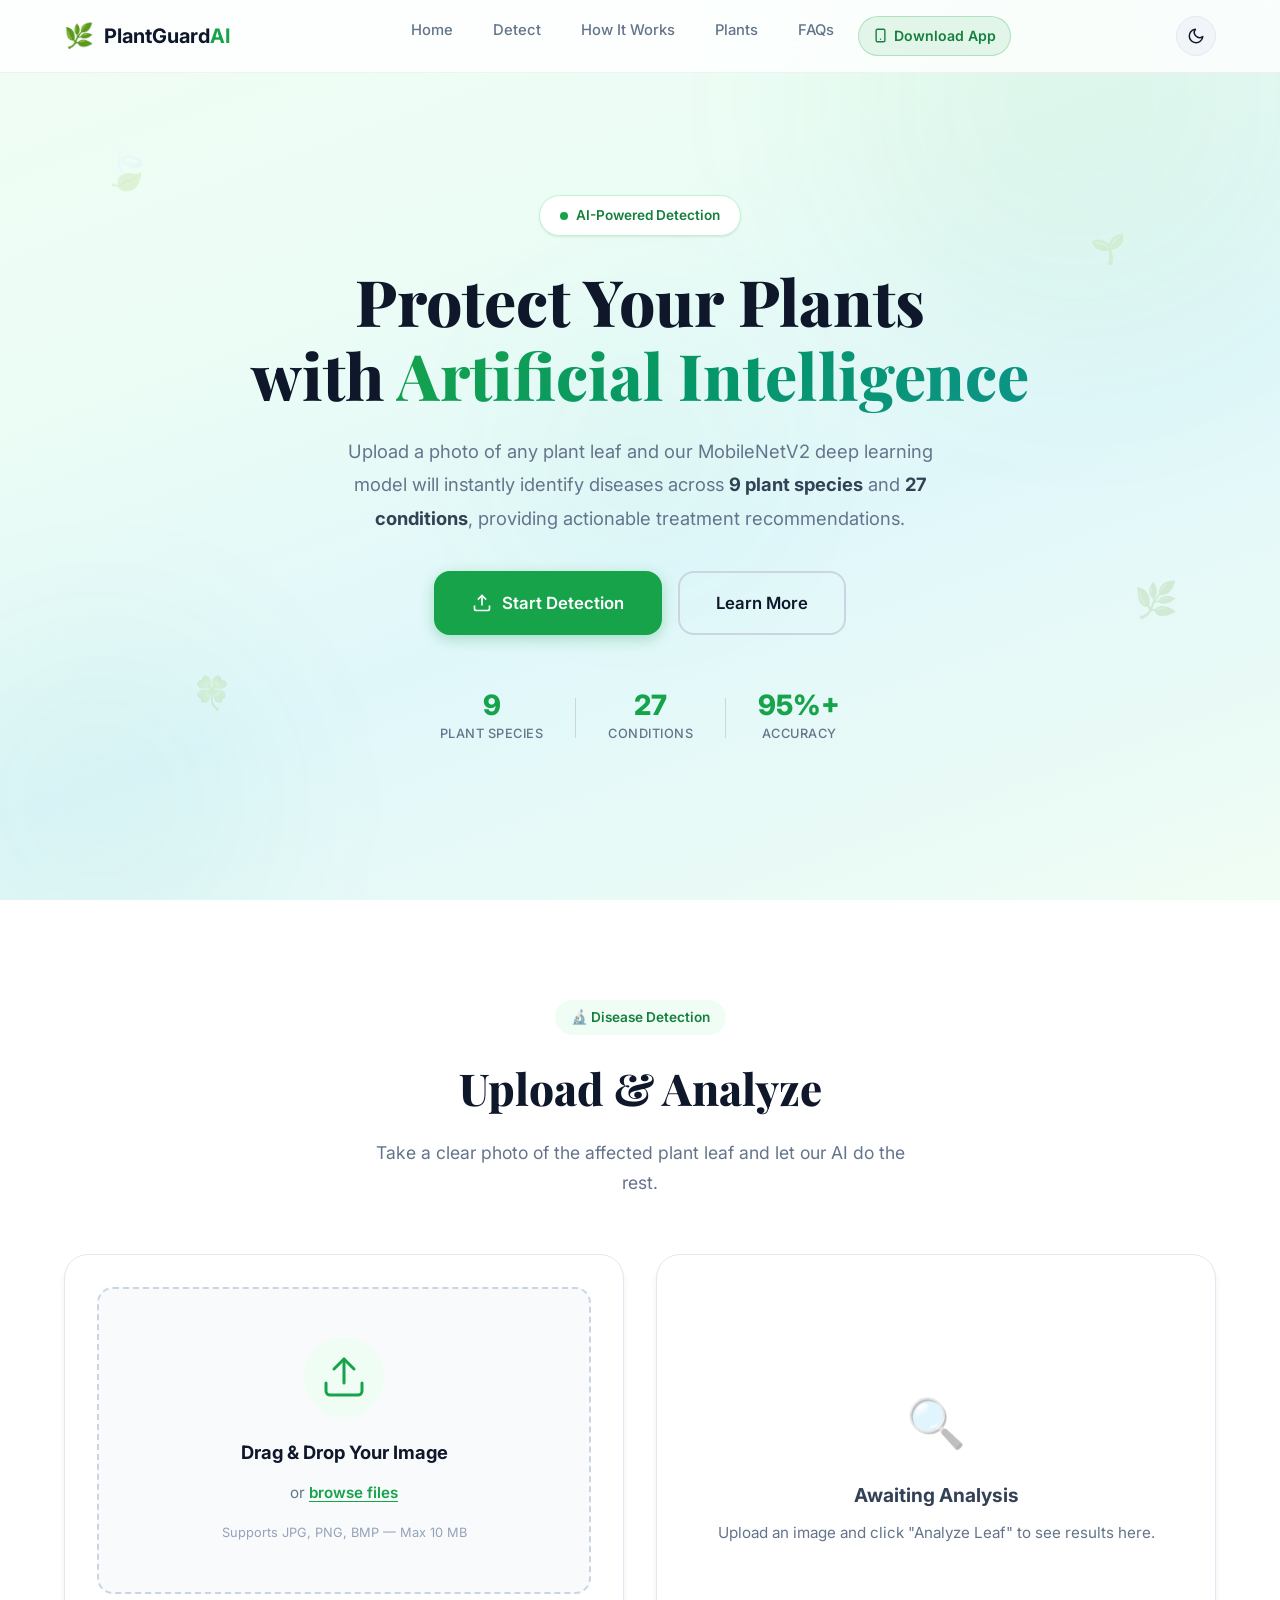
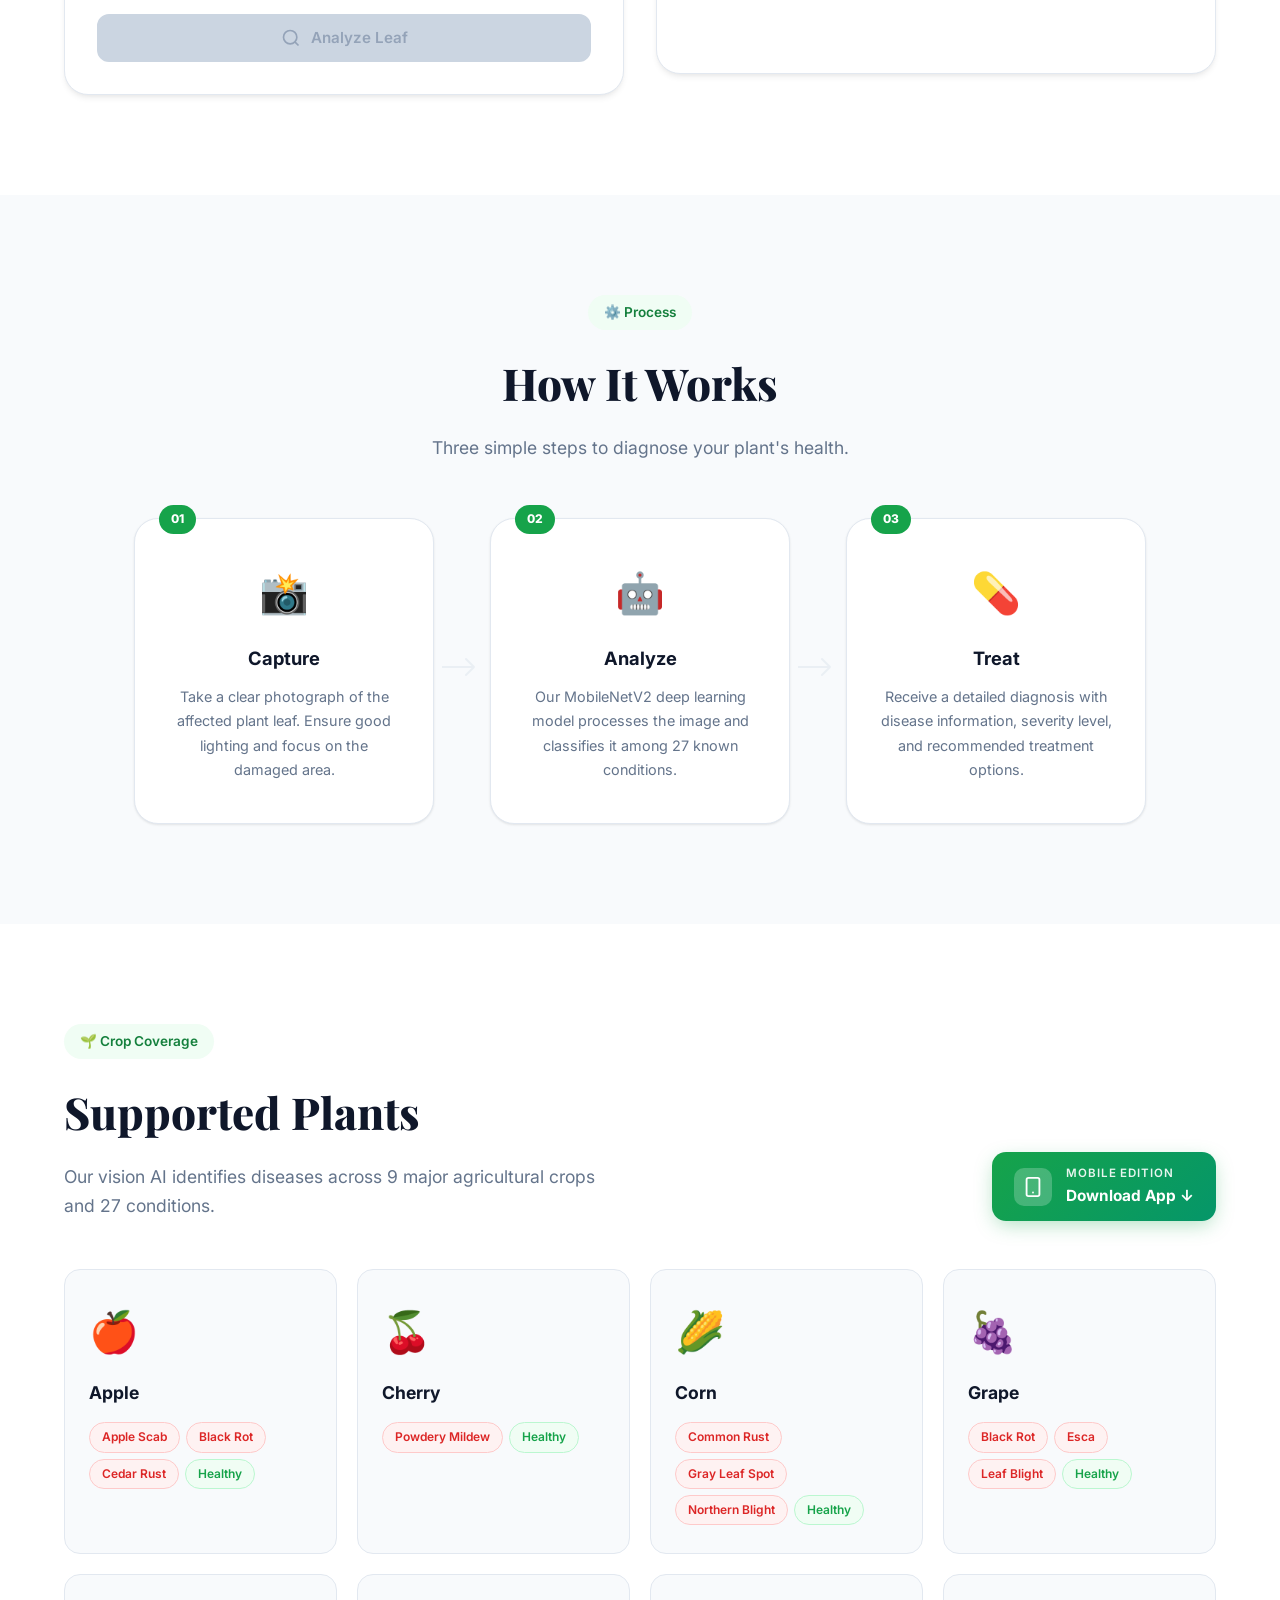
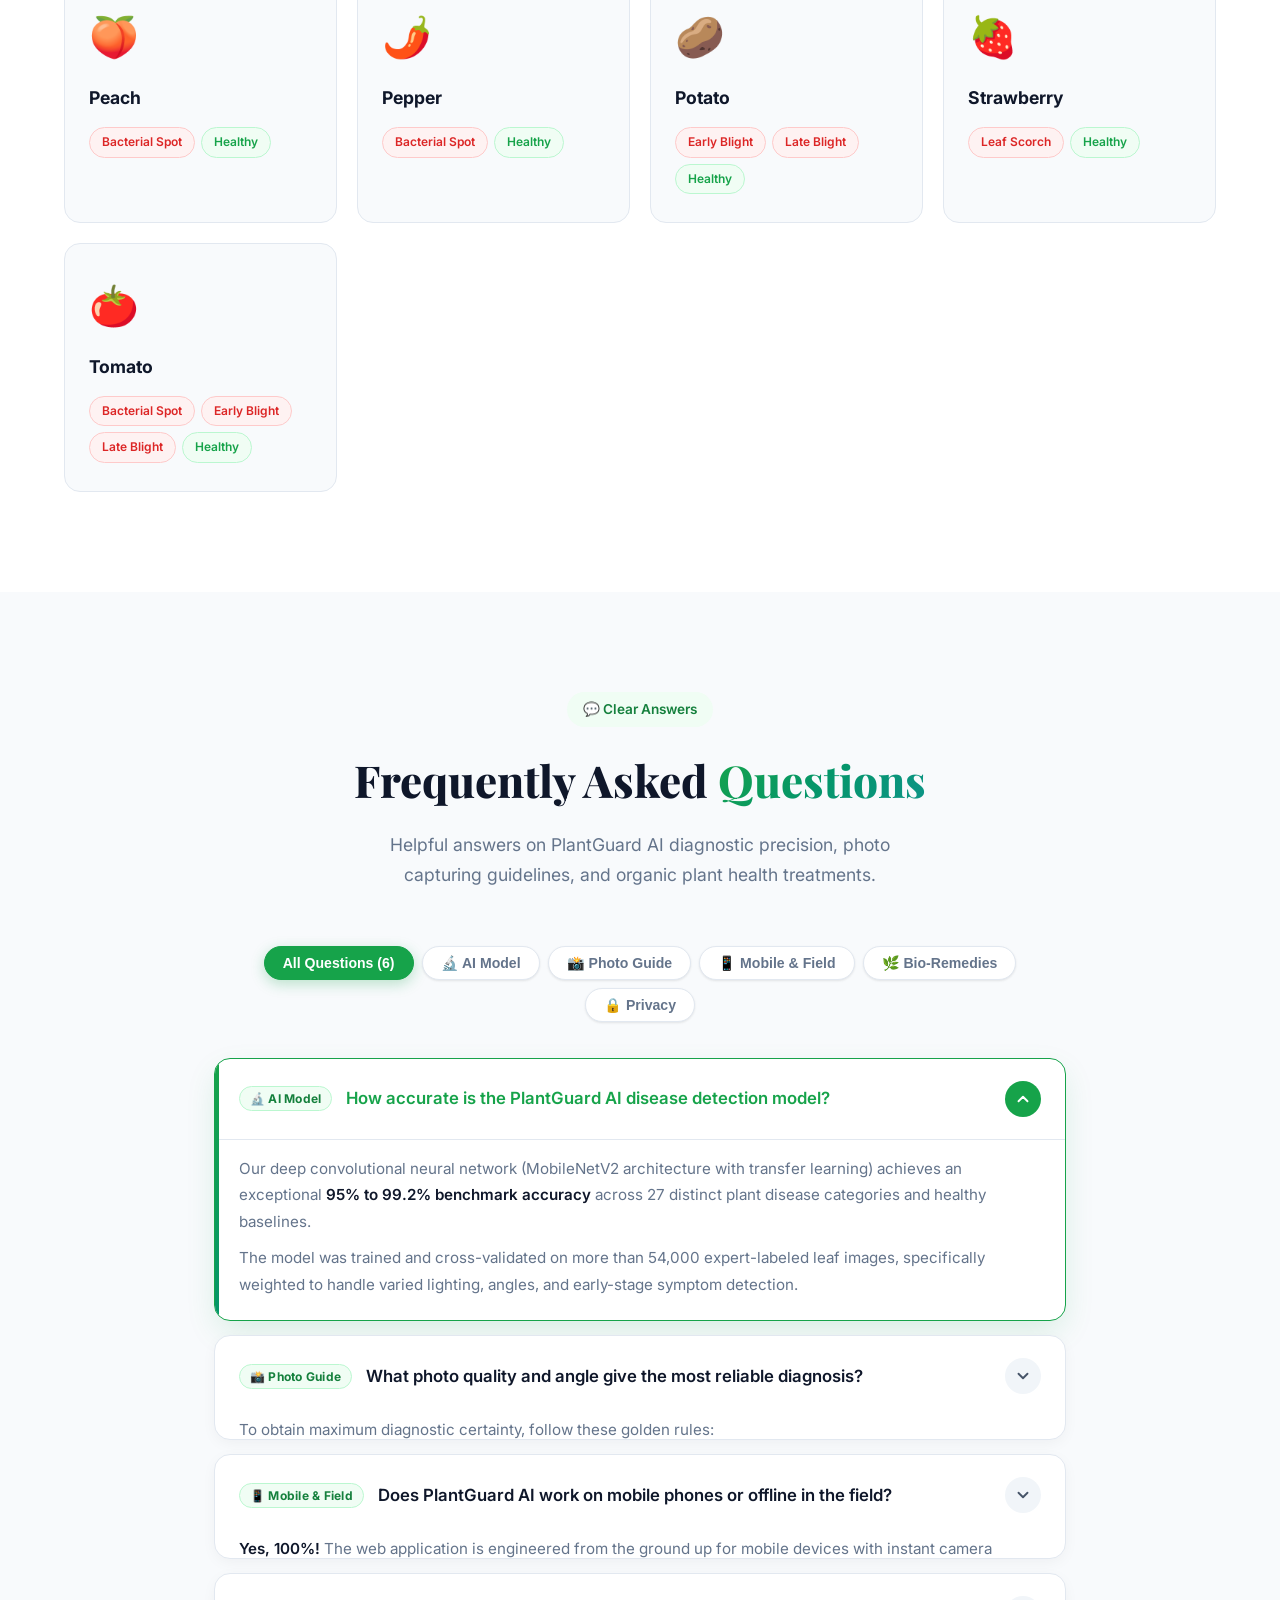
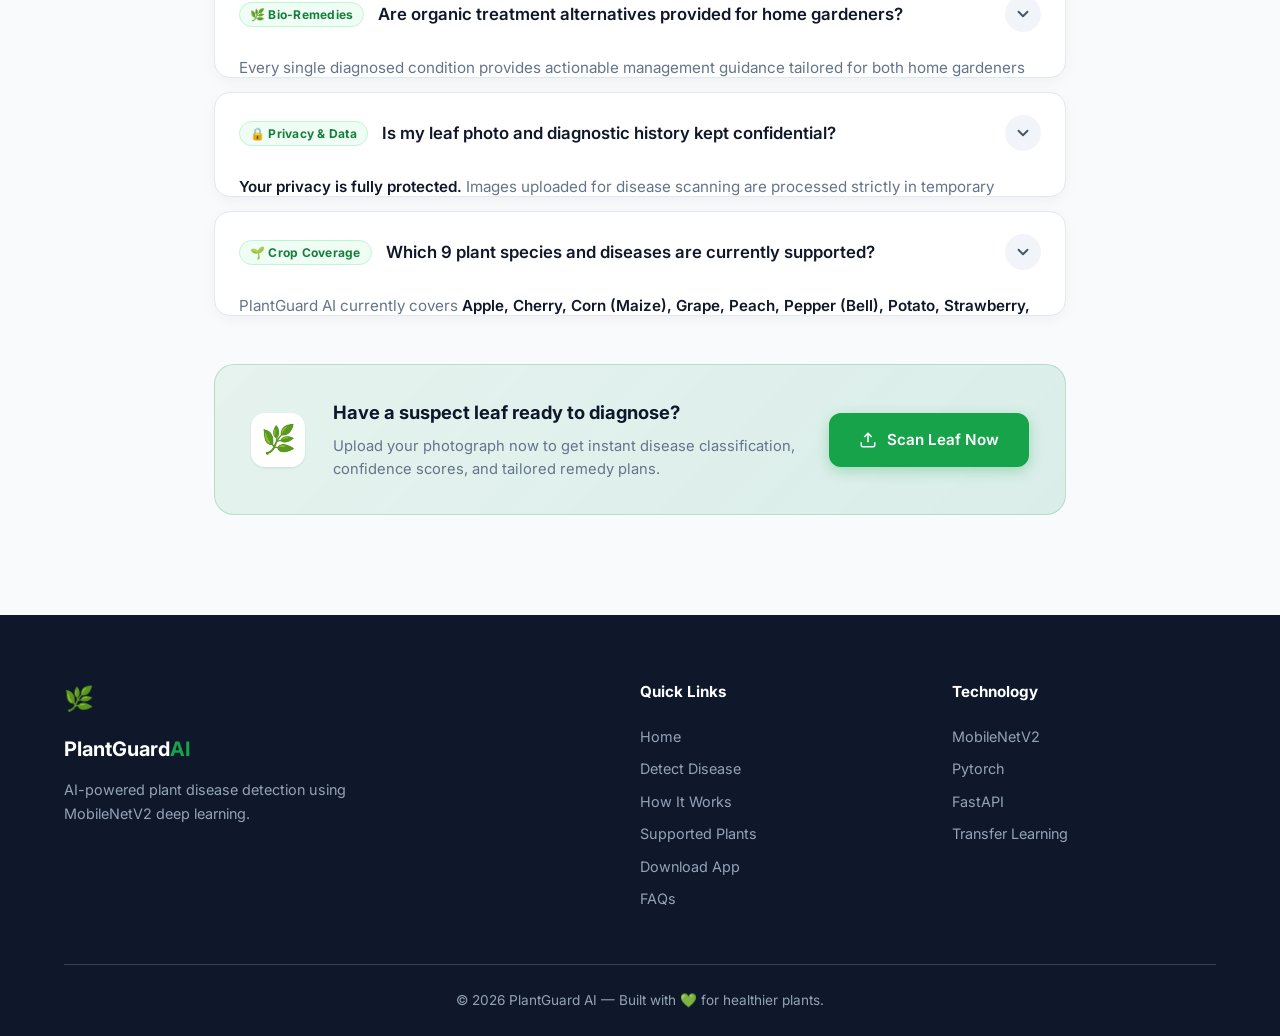
==== commit 92ee740f: "Update plant disease website UI" ====
--- a/templates/index.html
+++ b/templates/index.html
@@ -21,700 +21,6 @@
             } catch(e) {}
         })();
     </script>
-    <style>
-    /* ─── PlantGuard Theme System & Enhancements ─── */
-    :root {
-        --theme-transition: background-color 0.3s ease, border-color 0.3s ease, color 0.3s ease, box-shadow 0.3s ease;
-        --faq-card-bg: #ffffff;
-        --faq-card-border: #e2e8f0;
-        --faq-card-shadow: 0 4px 16px -2px rgba(15, 23, 42, 0.05);
-        --faq-card-hover-border: #86efac;
-        --faq-card-active-border: #16a34a;
-        --faq-card-active-bg: #ffffff;
-        --faq-tag-bg: #f0fdf4;
-        --faq-tag-color: #15803d;
-        --faq-tag-border: #bbf7d0;
-        --faq-chevron-bg: #f1f5f9;
-        --faq-chevron-color: #475569;
-        --faq-chevron-active-bg: #16a34a;
-        --faq-chevron-active-color: #ffffff;
-        --faq-section-bg: #f8fafc;
-        --nav-glass-bg: rgba(255, 255, 255, 0.85);
-        --nav-scrolled-bg: rgba(255, 255, 255, 0.96);
-        --nav-border: rgba(0, 0, 0, 0.06);
-        --modal-overlay: rgba(15, 23, 42, 0.7);
-        --modal-bg: #ffffff;
-        --modal-border: #e2e8f0;
-    }
-
-    [data-theme="dark"] {
-        --dark: #f8fafc;
-        --dark-2: #e2e8f0;
-        --dark-3: #94a3b8;
-        --gray: #94a3b8;
-        --gray-light: #64748b;
-        --gray-lighter: #334155;
-        --gray-lightest: #1e293b;
-        --light: #0a0f1d;
-        --white: #111a2e;
-
-        --faq-card-bg: #111a2e;
-        --faq-card-border: #1e293b;
-        --faq-card-shadow: 0 10px 30px -5px rgba(0, 0, 0, 0.5);
-        --faq-card-hover-border: #22c55e;
-        --faq-card-active-border: #22c55e;
-        --faq-card-active-bg: #14223b;
-        --faq-tag-bg: rgba(34, 197, 94, 0.14);
-        --faq-tag-color: #4ade80;
-        --faq-tag-border: rgba(34, 197, 94, 0.35);
-        --faq-chevron-bg: #1e293b;
-        --faq-chevron-color: #94a3b8;
-        --faq-chevron-active-bg: #22c55e;
-        --faq-chevron-active-color: #0b1120;
-        --faq-section-bg: #070c18;
-        --nav-glass-bg: rgba(10, 15, 29, 0.85);
-        --nav-scrolled-bg: rgba(10, 15, 29, 0.95);
-        --nav-border: rgba(255, 255, 255, 0.08);
-        --modal-overlay: rgba(0, 0, 0, 0.82);
-        --modal-bg: #111a2e;
-        --modal-border: #25334c;
-    }
-
-    /* Theme global transitions */
-    body {
-        transition: var(--theme-transition);
-    }
-
-    [data-theme="dark"] body {
-        background-color: var(--light);
-        color: var(--dark-2);
-    }
-
-    [data-theme="dark"] .navbar {
-        background: var(--nav-glass-bg);
-        border-bottom: 1px solid var(--nav-border);
-    }
-    [data-theme="dark"] .navbar.scrolled {
-        background: var(--nav-scrolled-bg);
-        box-shadow: 0 4px 20px rgba(0, 0, 0, 0.5);
-    }
-    [data-theme="dark"] .nav-links a {
-        color: var(--gray);
-    }
-    [data-theme="dark"] .nav-links a:hover {
-        color: #4ade80;
-        background: rgba(34, 197, 94, 0.12);
-    }
-    [data-theme="dark"] .nav-toggle span {
-        background: var(--dark);
-    }
-    @media (max-width: 768px) {
-        [data-theme="dark"] .nav-links {
-            background: var(--white);
-            border: 1px solid var(--nav-border);
-        }
-    }
-
-    [data-theme="dark"] .hero-bg {
-        background: linear-gradient(160deg, #070c18 0%, #0d1728 40%, #071322 70%, #0a0f1d 100%);
-    }
-    [data-theme="dark"] .hero-badge {
-        background: #111a2e;
-        border-color: rgba(34, 197, 94, 0.35);
-        color: #4ade80;
-        box-shadow: 0 4px 16px rgba(0,0,0,0.4);
-    }
-    [data-theme="dark"] .hero-stats {
-        background: rgba(17, 26, 46, 0.7);
-        border: 1px solid rgba(255, 255, 255, 0.08);
-        box-shadow: 0 8px 32px rgba(0,0,0,0.4);
-    }
-
-    [data-theme="dark"] .upload-card,
-    [data-theme="dark"] .results-card,
-    [data-theme="dark"] .step-card {
-        background: var(--white);
-        border-color: var(--gray-lightest);
-        box-shadow: 0 8px 24px -4px rgba(0,0,0,0.5);
-    }
-    [data-theme="dark"] .upload-zone {
-        border-color: #25334c;
-        background: rgba(7, 12, 24, 0.5);
-    }
-    [data-theme="dark"] .plant-card {
-        background: var(--white);
-        border-color: var(--gray-lightest);
-    }
-    [data-theme="dark"] .plant-card:hover {
-        border-color: #22c55e;
-        box-shadow: 0 12px 30px -4px rgba(0, 0, 0, 0.6);
-    }
-    [data-theme="dark"] .btn-outline {
-        border-color: #25334c;
-        color: var(--dark);
-    }
-    [data-theme="dark"] .btn-outline:hover {
-        border-color: #22c55e;
-        color: #4ade80;
-        background: rgba(34, 197, 94, 0.08);
-    }
-    [data-theme="dark"] .plants-section {
-        background: var(--light);
-    }
-
-    /* ─── Navbar Actions & Toggle ─── */
-    .nav-actions {
-        display: flex;
-        align-items: center;
-        gap: 12px;
-    }
-    .theme-toggle-btn {
-        width: 40px;
-        height: 40px;
-        border-radius: 50%;
-        border: 1px solid var(--faq-card-border);
-        background: var(--faq-chevron-bg);
-        color: var(--dark);
-        display: inline-flex;
-        align-items: center;
-        justify-content: center;
-        cursor: pointer;
-        transition: all 0.25s ease;
-        padding: 0;
-    }
-    .theme-toggle-btn:hover {
-        background: var(--primary-50);
-        border-color: var(--primary);
-        transform: rotate(15deg) scale(1.06);
-    }
-    [data-theme="dark"] .theme-toggle-btn:hover {
-        background: rgba(34, 197, 94, 0.16);
-        border-color: #22c55e;
-    }
-    .theme-toggle-btn .sun-icon { display: none; }
-    .theme-toggle-btn .moon-icon { display: flex; align-items: center; justify-content: center; }
-    [data-theme="dark"] .theme-toggle-btn .sun-icon { display: flex; align-items: center; justify-content: center; color: #facc15; }
-    [data-theme="dark"] .theme-toggle-btn .moon-icon { display: none; }
-
-    .nav-download-link {
-        display: inline-flex;
-        align-items: center;
-        gap: 6px;
-        padding: 7px 14px !important;
-        background: rgba(22, 163, 74, 0.1);
-        color: var(--primary-dark) !important;
-        border: 1px solid rgba(22, 163, 74, 0.25);
-        border-radius: 100px !important;
-        font-weight: 600 !important;
-        font-size: 0.88rem !important;
-        transition: all 0.25s ease;
-    }
-    [data-theme="dark"] .nav-download-link {
-        background: rgba(34, 197, 94, 0.14);
-        color: #4ade80 !important;
-        border-color: rgba(34, 197, 94, 0.35);
-    }
-    .nav-download-link:hover {
-        background: var(--primary) !important;
-        color: #ffffff !important;
-        border-color: var(--primary);
-        transform: translateY(-1px);
-        box-shadow: 0 4px 12px rgba(22, 163, 74, 0.25);
-    }
-
-    /* ─── Plants Section Header Row & App Badge ─── */
-    .plants-header-row {
-        display: flex;
-        align-items: flex-end;
-        justify-content: space-between;
-        gap: 24px;
-        margin-bottom: 48px;
-        flex-wrap: wrap;
-    }
-    .plants-header-left {
-        margin-bottom: 0 !important;
-        text-align: left !important;
-    }
-    .plants-header-left .section-desc {
-        margin-left: 0 !important;
-    }
-    .plants-app-badge-btn {
-        display: inline-flex;
-        align-items: center;
-        gap: 14px;
-        padding: 12px 22px;
-        background: linear-gradient(135deg, #16a34a 0%, #059669 100%);
-        color: #ffffff !important;
-        border-radius: 14px;
-        box-shadow: 0 6px 20px -3px rgba(22, 163, 74, 0.35);
-        transition: all 0.25s ease;
-        text-decoration: none;
-        cursor: pointer;
-    }
-    .plants-app-badge-btn:hover {
-        transform: translateY(-2px);
-        box-shadow: 0 10px 28px -2px rgba(22, 163, 74, 0.45);
-        filter: brightness(1.05);
-    }
-    .app-badge-icon {
-        width: 38px;
-        height: 38px;
-        border-radius: 10px;
-        background: rgba(255, 255, 255, 0.22);
-        display: flex;
-        align-items: center;
-        justify-content: center;
-        color: #ffffff;
-    }
-    .app-badge-text {
-        display: flex;
-        flex-direction: column;
-    }
-    .app-badge-sub {
-        font-size: 0.72rem;
-        text-transform: uppercase;
-        letter-spacing: 0.08em;
-        opacity: 0.9;
-        font-weight: 600;
-    }
-    .app-badge-title {
-        font-size: 0.96rem;
-        font-weight: 700;
-    }
-
-    /* ─── FAQ Section Styles ─── */
-    .faq-section {
-        background: var(--faq-section-bg);
-        position: relative;
-        padding: 100px 0;
-        transition: background-color 0.3s ease;
-    }
-    .faq-container {
-        max-width: 900px;
-        margin: 0 auto;
-    }
-    .faq-filters {
-        display: flex;
-        align-items: center;
-        justify-content: center;
-        flex-wrap: wrap;
-        gap: 8px;
-        margin-bottom: 36px;
-    }
-    .faq-filter-btn {
-        padding: 8px 18px;
-        border-radius: 100px;
-        background: var(--faq-card-bg);
-        border: 1px solid var(--faq-card-border);
-        color: var(--gray);
-        font-size: 0.88rem;
-        font-weight: 600;
-        cursor: pointer;
-        transition: all 0.2s ease;
-        box-shadow: var(--shadow-sm);
-    }
-    .faq-filter-btn:hover {
-        color: var(--primary);
-        border-color: var(--primary);
-        transform: translateY(-1px);
-    }
-    .faq-filter-btn.active {
-        background: var(--primary);
-        color: #ffffff;
-        border-color: var(--primary);
-        box-shadow: 0 4px 14px rgba(22, 163, 74, 0.28);
-    }
-    [data-theme="dark"] .faq-filter-btn.active {
-        background: #16a34a;
-        color: #ffffff;
-        box-shadow: 0 4px 14px rgba(34, 197, 94, 0.3);
-    }
-
-    .faq-list {
-        display: flex;
-        flex-direction: column;
-        gap: 14px;
-    }
-    .faq-item {
-        background: var(--faq-card-bg);
-        border: 1px solid var(--faq-card-border);
-        border-radius: 16px;
-        box-shadow: var(--faq-card-shadow);
-        transition: all 0.3s cubic-bezier(0.4, 0, 0.2, 1);
-        overflow: hidden;
-        position: relative;
-    }
-    .faq-item:hover {
-        border-color: var(--faq-card-hover-border);
-        box-shadow: 0 10px 28px -4px rgba(22, 163, 74, 0.12);
-        transform: translateY(-2px);
-    }
-    [data-theme="dark"] .faq-item:hover {
-        box-shadow: 0 10px 28px -4px rgba(0, 0, 0, 0.6);
-    }
-    .faq-item.active {
-        border-color: var(--faq-card-active-border);
-        background: var(--faq-card-active-bg);
-        box-shadow: 0 12px 32px -4px rgba(22, 163, 74, 0.15);
-    }
-    .faq-item.active::before {
-        content: "";
-        position: absolute;
-        left: 0;
-        top: 0;
-        bottom: 0;
-        width: 4px;
-        background: linear-gradient(180deg, var(--primary), var(--accent));
-    }
-
-    .faq-question {
-        width: 100%;
-        padding: 22px 24px;
-        display: flex;
-        align-items: center;
-        justify-content: space-between;
-        gap: 16px;
-        background: none;
-        border: none;
-        cursor: pointer;
-        text-align: left;
-        color: inherit;
-        font-family: var(--font-sans);
-    }
-    .faq-q-left {
-        display: flex;
-        align-items: center;
-        gap: 14px;
-        flex: 1;
-    }
-    .faq-cat-pill {
-        display: inline-flex;
-        align-items: center;
-        padding: 4px 10px;
-        border-radius: 100px;
-        font-size: 0.75rem;
-        font-weight: 700;
-        background: var(--faq-tag-bg);
-        color: var(--faq-tag-color);
-        border: 1px solid var(--faq-tag-border);
-        white-space: nowrap;
-        letter-spacing: 0.02em;
-    }
-    .faq-q-title {
-        font-size: 1.05rem;
-        font-weight: 600;
-        color: var(--dark);
-        line-height: 1.45;
-        transition: color 0.2s ease;
-    }
-    .faq-item.active .faq-q-title {
-        color: var(--primary);
-    }
-    [data-theme="dark"] .faq-item.active .faq-q-title {
-        color: #4ade80;
-    }
-
-    .faq-chevron-wrap {
-        width: 36px;
-        height: 36px;
-        min-width: 36px;
-        border-radius: 50%;
-        background: var(--faq-chevron-bg);
-        color: var(--faq-chevron-color);
-        display: flex;
-        align-items: center;
-        justify-content: center;
-        transition: all 0.3s cubic-bezier(0.4, 0, 0.2, 1);
-    }
-    .faq-chevron-wrap svg {
-        transition: transform 0.3s cubic-bezier(0.4, 0, 0.2, 1);
-    }
-    .faq-item.active .faq-chevron-wrap {
-        background: var(--faq-chevron-active-bg);
-        color: var(--faq-chevron-active-color);
-    }
-    .faq-item.active .faq-chevron-wrap svg {
-        transform: rotate(180deg);
-    }
-
-    .faq-answer-collapse {
-        display: grid;
-        grid-template-rows: 0fr;
-        transition: grid-template-rows 0.35s cubic-bezier(0.4, 0, 0.2, 1);
-    }
-    .faq-item.active .faq-answer-collapse {
-        grid-template-rows: 1fr;
-    }
-    .faq-answer-body {
-        overflow: hidden;
-        padding: 0 24px 22px 24px;
-        color: var(--gray);
-        font-size: 0.95rem;
-        line-height: 1.75;
-        border-top: 1px solid transparent;
-    }
-    .faq-item.active .faq-answer-body {
-        border-top-color: var(--faq-card-border);
-        padding-top: 16px;
-    }
-    .faq-answer-body strong {
-        color: var(--dark);
-        font-weight: 600;
-    }
-    .faq-tips-list {
-        margin-top: 12px;
-        padding-left: 20px;
-        display: flex;
-        flex-direction: column;
-        gap: 8px;
-    }
-    .faq-tips-list li {
-        line-height: 1.6;
-    }
-
-    /* FAQ CTA Box */
-    .faq-cta-card {
-        margin-top: 48px;
-        padding: 32px 36px;
-        border-radius: 20px;
-        background: linear-gradient(135deg, rgba(22, 163, 74, 0.08) 0%, rgba(5, 150, 105, 0.12) 100%);
-        border: 1px solid rgba(22, 163, 74, 0.22);
-        display: flex;
-        align-items: center;
-        justify-content: space-between;
-        gap: 28px;
-        flex-wrap: wrap;
-    }
-    [data-theme="dark"] .faq-cta-card {
-        background: linear-gradient(135deg, rgba(34, 197, 94, 0.08) 0%, rgba(5, 150, 105, 0.14) 100%);
-        border-color: rgba(34, 197, 94, 0.25);
-    }
-    .faq-cta-icon-wrap {
-        width: 54px;
-        height: 54px;
-        min-width: 54px;
-        border-radius: 14px;
-        background: var(--white);
-        box-shadow: var(--shadow-sm);
-        display: flex;
-        align-items: center;
-        justify-content: center;
-        font-size: 1.75rem;
-    }
-    .faq-cta-text {
-        flex: 1;
-        min-width: 240px;
-    }
-    .faq-cta-text h4 {
-        font-size: 1.15rem;
-        font-weight: 700;
-        color: var(--dark);
-        margin-bottom: 6px;
-    }
-    .faq-cta-text p {
-        font-size: 0.92rem;
-        color: var(--gray);
-        line-height: 1.6;
-        margin: 0;
-    }
-    .faq-cta-btn {
-        white-space: nowrap;
-    }
-
-    /* ─── Download Modal ─── */
-    .modal-backdrop {
-        position: fixed;
-        inset: 0;
-        background: var(--modal-overlay);
-        backdrop-filter: blur(8px);
-        -webkit-backdrop-filter: blur(8px);
-        z-index: 2000;
-        display: flex;
-        align-items: center;
-        justify-content: center;
-        padding: 20px;
-        opacity: 0;
-        visibility: hidden;
-        transition: all 0.3s ease;
-    }
-    .modal-backdrop.open {
-        opacity: 1;
-        visibility: visible;
-    }
-    .modal-card {
-        background: var(--modal-bg);
-        border: 1px solid var(--modal-border);
-        border-radius: 24px;
-        width: 100%;
-        max-width: 560px;
-        padding: 36px 32px 32px;
-        box-shadow: 0 25px 60px -10px rgba(0, 0, 0, 0.3);
-        position: relative;
-        transform: translateY(20px) scale(0.96);
-        transition: all 0.3s cubic-bezier(0.4, 0, 0.2, 1);
-    }
-    .modal-backdrop.open .modal-card {
-        transform: translateY(0) scale(1);
-    }
-    .modal-close-btn {
-        position: absolute;
-        top: 20px;
-        right: 20px;
-        width: 36px;
-        height: 36px;
-        border-radius: 50%;
-        background: var(--faq-chevron-bg);
-        border: none;
-        color: var(--dark);
-        font-size: 1.4rem;
-        cursor: pointer;
-        display: flex;
-        align-items: center;
-        justify-content: center;
-        transition: all 0.2s ease;
-    }
-    .modal-close-btn:hover {
-        background: #ef4444;
-        color: #ffffff;
-    }
-    .modal-header {
-        display: flex;
-        gap: 16px;
-        align-items: flex-start;
-        margin-bottom: 24px;
-    }
-    .modal-icon-badge {
-        font-size: 2.2rem;
-        width: 56px;
-        height: 56px;
-        border-radius: 16px;
-        background: var(--primary-50);
-        display: flex;
-        align-items: center;
-        justify-content: center;
-    }
-    [data-theme="dark"] .modal-icon-badge {
-        background: rgba(34, 197, 94, 0.15);
-    }
-    .modal-badge-pill {
-        display: inline-block;
-        padding: 4px 10px;
-        border-radius: 100px;
-        font-size: 0.75rem;
-        font-weight: 700;
-        background: var(--faq-tag-bg);
-        color: var(--faq-tag-color);
-        border: 1px solid var(--faq-tag-border);
-        margin-bottom: 6px;
-    }
-    .modal-title-group h3 {
-        font-size: 1.35rem;
-        font-weight: 800;
-        color: var(--dark);
-        margin-bottom: 4px;
-    }
-    .modal-title-group p {
-        font-size: 0.9rem;
-        color: var(--gray);
-        line-height: 1.5;
-    }
-    .modal-options-grid {
-        display: grid;
-        grid-template-columns: 1fr 1fr;
-        gap: 14px;
-        margin-bottom: 20px;
-    }
-    @media (max-width: 540px) {
-        .modal-options-grid {
-            grid-template-columns: 1fr;
-        }
-    }
-    .download-opt-card {
-        background: var(--faq-section-bg);
-        border: 1px solid var(--faq-card-border);
-        border-radius: 16px;
-        padding: 18px;
-        display: flex;
-        flex-direction: column;
-        justify-content: space-between;
-    }
-    .opt-header {
-        display: flex;
-        align-items: center;
-        gap: 10px;
-        margin-bottom: 10px;
-    }
-    .opt-platform-icon {
-        font-size: 1.6rem;
-    }
-    .opt-header h4 {
-        font-size: 0.98rem;
-        font-weight: 700;
-        color: var(--dark);
-    }
-    .opt-meta {
-        font-size: 0.75rem;
-        color: var(--gray);
-    }
-    .opt-desc {
-        font-size: 0.82rem;
-        color: var(--gray);
-        line-height: 1.5;
-        margin-bottom: 14px;
-    }
-    .btn-full {
-        width: 100%;
-        padding: 10px 16px;
-        font-size: 0.88rem;
-    }
-    .modal-qr-section {
-        display: flex;
-        align-items: center;
-        gap: 16px;
-        padding: 16px 20px;
-        background: var(--faq-section-bg);
-        border: 1px dashed var(--faq-card-border);
-        border-radius: 14px;
-    }
-    .qr-mockup {
-        border-radius: 8px;
-        overflow: hidden;
-        border: 1px solid var(--faq-card-border);
-    }
-    .qr-text strong {
-        display: block;
-        font-size: 0.9rem;
-        color: var(--dark);
-        margin-bottom: 2px;
-    }
-    .qr-text span {
-        font-size: 0.8rem;
-        color: var(--gray);
-        line-height: 1.4;
-    }
-
-    @media (max-width: 768px) {
-        .plants-header-row {
-            flex-direction: column;
-            align-items: flex-start;
-        }
-        .faq-q-left {
-            flex-direction: column;
-            align-items: flex-start;
-            gap: 8px;
-        }
-        .faq-cta-card {
-            flex-direction: column;
-            text-align: center;
-        }
-        .faq-cta-icon-wrap {
-            margin: 0 auto;
-        }
-        .faq-cta-btn {
-            width: 100%;
-        }
-    }
-    </style>
 </head>
 <body>
     <!-- ═══════════════════ NAVBAR ═══════════════════ -->
@@ -729,8 +35,10 @@
                 <li><a href="#detect">Detect</a></li>
                 <li><a href="#how-it-works">How It Works</a></li>
                 <li><a href="#plants">Plants</a></li>
+                
+                <li><a href="#faqSection">FAQs</a></li>
                 <li>
-                    <a href="#downloadModal" class="nav-download-link" id="navDownloadBtn">
+                    <a href="https://drive.google.com/drive/folders/11VOvWhq4AAYxe6eZ1dElg188s2VvMgKe?usp=drive_link" target="_blank" rel="noopener noreferrer" class="nav-download-link" id="navDownloadBtn">
                         <svg width="15" height="15" viewBox="0 0 24 24" fill="none" stroke="currentColor" stroke-width="2.2" stroke-linecap="round" stroke-linejoin="round">
                             <rect x="5" y="2" width="14" height="20" rx="2" ry="2"></rect>
                             <line x1="12" y1="18" x2="12.01" y2="18"></line>
@@ -738,7 +46,6 @@
                         Download App
                     </a>
                 </li>
-                <li><a href="#faqSection">FAQs</a></li>
             </ul>
             <div class="nav-actions">
                 <button class="theme-toggle-btn" id="themeToggleBtn" type="button" aria-label="Toggle light/dark mode" title="Toggle theme">
@@ -977,7 +284,7 @@
                     <p class="section-desc">Our vision AI identifies diseases across 9 major agricultural crops and 27 conditions.</p>
                 </div>
                 <div class="plants-download-action">
-                    <a href="#downloadModal" class="plants-app-badge-btn" id="plantsSectionDownloadBtn">
+                    <a href="https://drive.google.com/drive/folders/11VOvWhq4AAYxe6eZ1dElg188s2VvMgKe?usp=drive_link" target="_blank" rel="noopener noreferrer" class="plants-app-badge-btn" id="plantsSectionDownloadBtn">
                         <div class="app-badge-icon">
                             <svg width="22" height="22" viewBox="0 0 24 24" fill="none" stroke="currentColor" stroke-width="2" stroke-linecap="round" stroke-linejoin="round">
                                 <rect x="5" y="2" width="14" height="20" rx="2" ry="2"></rect>
@@ -1264,7 +571,7 @@
                     <a href="#detect">Detect Disease</a>
                     <a href="#how-it-works">How It Works</a>
                     <a href="#plants">Supported Plants</a>
-                    <a href="#downloadModal" onclick="document.getElementById('downloadModal').classList.add('open'); document.body.style.overflow='hidden'; return false;">Download App</a>
+                    <a href="https://drive.google.com/drive/folders/11VOvWhq4AAYxe6eZ1dElg188s2VvMgKe?usp=drive_link" target="_blank" rel="noopener noreferrer">Download App</a>
                     <a href="#faqSection">FAQs</a>
                 </div>
                 <div class="footer-tech">
@@ -1281,86 +588,7 @@
         </div>
     </footer>
 
-    <!-- ═══════════════════ DOWNLOAD APP MODAL ═══════════════════ -->
-    <div class="modal-backdrop" id="downloadModal" role="dialog" aria-modal="true" aria-labelledby="modalTitle">
-        <div class="modal-card">
-            <button type="button" class="modal-close-btn" id="closeModalBtn" aria-label="Close modal">&times;</button>
-            <div class="modal-header">
-                <div class="modal-icon-badge">📱</div>
-                <div class="modal-title-group">
-                    <span class="modal-badge-pill">PlantGuard Mobile v2.4</span>
-                    <h3 id="modalTitle">Get the PlantGuard App</h3>
-                    <p>Instant plant disease diagnostics in your pocket — free, fast, and orchard-ready.</p>
-                </div>
-            </div>
-
-            <div class="modal-body">
-                <div class="modal-options-grid">
-                    <!-- Option 1: Direct APK Download -->
-                    <div class="download-opt-card">
-                        <div class="opt-header">
-                            <span class="opt-platform-icon">🤖</span>
-                            <div>
-                                <h4>Android Edition</h4>
-                                <span class="opt-meta">Direct APK • 28.4 MB • Android 8.0+</span>
-                            </div>
-                        </div>
-                        <p class="opt-desc">Install directly on your phone or tablet. Works offline in rural areas with full camera integration.</p>
-                        <a href="#" class="btn btn-primary btn-full download-apk-btn" id="downloadApkBtn" onclick="alert('Downloading PlantGuard AI Android APK v2.4 (28.4 MB)...'); return false;">
-                            <svg width="18" height="18" viewBox="0 0 24 24" fill="none" stroke="currentColor" stroke-width="2"><path d="M21 15v4a2 2 0 0 1-2 2H5a2 2 0 0 1-2-2v-4"/><polyline points="7 10 12 15 17 10"/><line x1="12" y1="15" x2="12" y2="3"/></svg>
-                            Download APK (Free)
-                        </a>
-                    </div>
-
-                    <!-- Option 2: iOS / PWA Install -->
-                    <div class="download-opt-card">
-                        <div class="opt-header">
-                            <span class="opt-platform-icon">🍏</span>
-                            <div>
-                                <h4>iOS & Web App (PWA)</h4>
-                                <span class="opt-meta">No App Store Needed • Instant</span>
-                            </div>
-                        </div>
-                        <p class="opt-desc">Open in Safari or Chrome, tap <strong>Share</strong> &gt; <strong>Add to Home Screen</strong> for an app-like fullscreen experience.</p>
-                        <button type="button" class="btn btn-outline btn-full" id="pwaInstallBtn" onclick="alert('To install on iPhone/iPad: Tap Share in Safari and choose \'Add to Home Screen\'. On Android: Tap browser menu and choose \'Install App\'.');">
-                            <svg width="18" height="18" viewBox="0 0 24 24" fill="none" stroke="currentColor" stroke-width="2"><path d="M12 2v13M5 8l7-7 7 7M2 17v3a2 2 0 0 0 2 2h16a2 2 0 0 0 2-2v-3"/></svg>
-                            Install Web App
-                        </button>
-                    </div>
-                </div>
-
-                <!-- QR Code quick scan area -->
-                <div class="modal-qr-section">
-                    <div class="qr-mockup">
-                        <svg width="84" height="84" viewBox="0 0 100 100" fill="currentColor">
-                            <rect width="100" height="100" fill="var(--white)"/>
-                            <rect x="10" y="10" width="28" height="28" fill="#16a34a"/>
-                            <rect x="15" y="15" width="18" height="18" fill="var(--white)"/>
-                            <rect x="19" y="19" width="10" height="10" fill="#16a34a"/>
-                            <rect x="62" y="10" width="28" height="28" fill="#16a34a"/>
-                            <rect x="67" y="15" width="18" height="18" fill="var(--white)"/>
-                            <rect x="71" y="19" width="10" height="10" fill="#16a34a"/>
-                            <rect x="10" y="62" width="28" height="28" fill="#16a34a"/>
-                            <rect x="15" y="67" width="18" height="18" fill="var(--white)"/>
-                            <rect x="19" y="71" width="10" height="10" fill="#16a34a"/>
-                            <rect x="45" y="15" width="8" height="8" fill="#16a34a"/>
-                            <rect x="45" y="30" width="8" height="8" fill="#16a34a"/>
-                            <rect x="45" y="62" width="8" height="8" fill="#16a34a"/>
-                            <rect x="62" y="45" width="8" height="8" fill="#16a34a"/>
-                            <rect x="78" y="45" width="12" height="8" fill="#16a34a"/>
-                            <rect x="62" y="62" width="12" height="12" fill="#16a34a"/>
-                            <rect x="78" y="78" width="12" height="12" fill="#16a34a"/>
-                            <rect x="45" y="78" width="8" height="12" fill="#16a34a"/>
-                        </svg>
-                    </div>
-                    <div class="qr-text">
-                        <strong>Scan with Phone Camera</strong>
-                        <span>Point your phone camera at this QR code to open PlantGuard AI directly on your mobile device.</span>
-                    </div>
-                </div>
-            </div>
-        </div>
-    </div>
+
 
     <!-- ═══════════════════ THEME, FAQ & MODAL SCRIPTS ═══════════════════ -->
     <script>
@@ -1426,28 +654,12 @@
         // --- 3. DOWNLOAD APP MODAL LOGIC ---
         const downloadModal = document.getElementById('downloadModal');
         const closeModalBtn = document.getElementById('closeModalBtn');
-        const openModalTriggers = [
-            document.getElementById('navDownloadBtn'),
-            document.getElementById('plantsSectionDownloadBtn')
-        ].filter(Boolean);
-
-        function openModal(e) {
-            if (e) e.preventDefault();
-            if (downloadModal) {
-                downloadModal.classList.add('open');
-                document.body.style.overflow = 'hidden';
-            }
-        }
         function closeModal() {
             if (downloadModal) {
                 downloadModal.classList.remove('open');
                 document.body.style.overflow = '';
             }
         }
-
-        openModalTriggers.forEach(trigger => {
-            trigger.addEventListener('click', openModal);
-        });
 
         if (closeModalBtn) {
             closeModalBtn.addEventListener('click', closeModal);
@@ -1470,4 +682,4 @@
     </script>
     <script src="/static/js/app.js"></script>
 </body>
-</html>
+</html>
--- a/static/css/style.css
+++ b/static/css/style.css
@@ -1266,3 +1266,701 @@
         grid-template-columns: 1fr;
     }
 }
+
+/* ═══════════════════════════════════════════════════
+   PlantGuard Theme System, FAQ & Component Enhancements
+   (Shifted from index.html)
+   ═══════════════════════════════════════════════════ */
+
+/* ─── PlantGuard Theme System & Enhancements ─── */
+    :root {
+        --theme-transition: background-color 0.3s ease, border-color 0.3s ease, color 0.3s ease, box-shadow 0.3s ease;
+        --faq-card-bg: #ffffff;
+        --faq-card-border: #e2e8f0;
+        --faq-card-shadow: 0 4px 16px -2px rgba(15, 23, 42, 0.05);
+        --faq-card-hover-border: #86efac;
+        --faq-card-active-border: #16a34a;
+        --faq-card-active-bg: #ffffff;
+        --faq-tag-bg: #f0fdf4;
+        --faq-tag-color: #15803d;
+        --faq-tag-border: #bbf7d0;
+        --faq-chevron-bg: #f1f5f9;
+        --faq-chevron-color: #475569;
+        --faq-chevron-active-bg: #16a34a;
+        --faq-chevron-active-color: #ffffff;
+        --faq-section-bg: #f8fafc;
+        --nav-glass-bg: rgba(255, 255, 255, 0.85);
+        --nav-scrolled-bg: rgba(255, 255, 255, 0.96);
+        --nav-border: rgba(0, 0, 0, 0.06);
+        --modal-overlay: rgba(15, 23, 42, 0.7);
+        --modal-bg: #ffffff;
+        --modal-border: #e2e8f0;
+    }
+
+    [data-theme="dark"] {
+        --dark: #f8fafc;
+        --dark-2: #e2e8f0;
+        --dark-3: #94a3b8;
+        --gray: #94a3b8;
+        --gray-light: #64748b;
+        --gray-lighter: #334155;
+        --gray-lightest: #1e293b;
+        --light: #0a0f1d;
+        --white: #111a2e;
+
+        --faq-card-bg: #111a2e;
+        --faq-card-border: #1e293b;
+        --faq-card-shadow: 0 10px 30px -5px rgba(0, 0, 0, 0.5);
+        --faq-card-hover-border: #22c55e;
+        --faq-card-active-border: #22c55e;
+        --faq-card-active-bg: #14223b;
+        --faq-tag-bg: rgba(34, 197, 94, 0.14);
+        --faq-tag-color: #4ade80;
+        --faq-tag-border: rgba(34, 197, 94, 0.35);
+        --faq-chevron-bg: #1e293b;
+        --faq-chevron-color: #94a3b8;
+        --faq-chevron-active-bg: #22c55e;
+        --faq-chevron-active-color: #0b1120;
+        --faq-section-bg: #070c18;
+        --nav-glass-bg: rgba(10, 15, 29, 0.85);
+        --nav-scrolled-bg: rgba(10, 15, 29, 0.95);
+        --nav-border: rgba(255, 255, 255, 0.08);
+        --modal-overlay: rgba(0, 0, 0, 0.82);
+        --modal-bg: #111a2e;
+        --modal-border: #25334c;
+    }
+
+    /* Theme global transitions */
+    body {
+        transition: var(--theme-transition);
+    }
+
+    [data-theme="dark"] body {
+        background-color: var(--light);
+        color: var(--dark-2);
+    }
+
+    [data-theme="dark"] .navbar {
+        background: var(--nav-glass-bg);
+        border-bottom: 1px solid var(--nav-border);
+    }
+    [data-theme="dark"] .navbar.scrolled {
+        background: var(--nav-scrolled-bg);
+        box-shadow: 0 4px 20px rgba(0, 0, 0, 0.5);
+    }
+    [data-theme="dark"] .nav-links a {
+        color: var(--gray);
+    }
+    [data-theme="dark"] .nav-links a:hover {
+        color: #4ade80;
+        background: rgba(34, 197, 94, 0.12);
+    }
+    [data-theme="dark"] .nav-toggle span {
+        background: var(--dark);
+    }
+    @media (max-width: 768px) {
+        [data-theme="dark"] .nav-links {
+            background: var(--white);
+            border: 1px solid var(--nav-border);
+        }
+    }
+
+    [data-theme="dark"] .hero-bg {
+        background: linear-gradient(160deg, #070c18 0%, #0d1728 40%, #071322 70%, #0a0f1d 100%);
+    }
+    [data-theme="dark"] .hero-badge {
+        background: #111a2e;
+        border-color: rgba(34, 197, 94, 0.35);
+        color: #4ade80;
+        box-shadow: 0 4px 16px rgba(0,0,0,0.4);
+    }
+    [data-theme="dark"] .hero-stats {
+        background: rgba(17, 26, 46, 0.7);
+        border: 1px solid rgba(255, 255, 255, 0.08);
+        box-shadow: 0 8px 32px rgba(0,0,0,0.4);
+    }
+
+    [data-theme="dark"] .upload-card,
+    [data-theme="dark"] .results-card,
+    [data-theme="dark"] .step-card {
+        background: var(--white);
+        border-color: var(--gray-lightest);
+        box-shadow: 0 8px 24px -4px rgba(0,0,0,0.5);
+    }
+    [data-theme="dark"] .upload-zone {
+        border-color: #25334c;
+        background: rgba(7, 12, 24, 0.5);
+    }
+    [data-theme="dark"] .plant-card {
+        background: var(--white);
+        border-color: var(--gray-lightest);
+    }
+    [data-theme="dark"] .plant-card:hover {
+        border-color: #22c55e;
+        box-shadow: 0 12px 30px -4px rgba(0, 0, 0, 0.6);
+    }
+    [data-theme="dark"] .btn-outline {
+        border-color: #25334c;
+        color: var(--dark);
+    }
+    [data-theme="dark"] .btn-outline:hover {
+        border-color: #22c55e;
+        color: #4ade80;
+        background: rgba(34, 197, 94, 0.08);
+    }
+    [data-theme="dark"] .plants-section {
+        background: var(--light);
+    }
+
+    /* ─── Navbar Actions & Toggle ─── */
+    .nav-actions {
+        display: flex;
+        align-items: center;
+        gap: 12px;
+    }
+    .theme-toggle-btn {
+        width: 40px;
+        height: 40px;
+        border-radius: 50%;
+        border: 1px solid var(--faq-card-border);
+        background: var(--faq-chevron-bg);
+        color: var(--dark);
+        display: inline-flex;
+        align-items: center;
+        justify-content: center;
+        cursor: pointer;
+        transition: all 0.25s ease;
+        padding: 0;
+    }
+    .theme-toggle-btn:hover {
+        background: var(--primary-50);
+        border-color: var(--primary);
+        transform: rotate(15deg) scale(1.06);
+    }
+    [data-theme="dark"] .theme-toggle-btn:hover {
+        background: rgba(34, 197, 94, 0.16);
+        border-color: #22c55e;
+    }
+    .theme-toggle-btn .sun-icon { display: none; }
+    .theme-toggle-btn .moon-icon { display: flex; align-items: center; justify-content: center; }
+    [data-theme="dark"] .theme-toggle-btn .sun-icon { display: flex; align-items: center; justify-content: center; color: #facc15; }
+    [data-theme="dark"] .theme-toggle-btn .moon-icon { display: none; }
+
+    .nav-download-link {
+        display: inline-flex;
+        align-items: center;
+        gap: 6px;
+        padding: 7px 14px !important;
+        background: rgba(22, 163, 74, 0.1);
+        color: var(--primary-dark) !important;
+        border: 1px solid rgba(22, 163, 74, 0.25);
+        border-radius: 100px !important;
+        font-weight: 600 !important;
+        font-size: 0.88rem !important;
+        transition: all 0.25s ease;
+    }
+    [data-theme="dark"] .nav-download-link {
+        background: rgba(34, 197, 94, 0.14);
+        color: #4ade80 !important;
+        border-color: rgba(34, 197, 94, 0.35);
+    }
+    .nav-download-link:hover {
+        background: var(--primary) !important;
+        color: #ffffff !important;
+        border-color: var(--primary);
+        transform: translateY(-1px);
+        box-shadow: 0 4px 12px rgba(22, 163, 74, 0.25);
+    }
+
+    /* ─── Plants Section Header Row & App Badge ─── */
+    .plants-header-row {
+        display: flex;
+        align-items: flex-end;
+        justify-content: space-between;
+        gap: 24px;
+        margin-bottom: 48px;
+        flex-wrap: wrap;
+    }
+    .plants-header-left {
+        margin-bottom: 0 !important;
+        text-align: left !important;
+    }
+    .plants-header-left .section-desc {
+        margin-left: 0 !important;
+    }
+    .plants-app-badge-btn {
+        display: inline-flex;
+        align-items: center;
+        gap: 14px;
+        padding: 12px 22px;
+        background: linear-gradient(135deg, #16a34a 0%, #059669 100%);
+        color: #ffffff !important;
+        border-radius: 14px;
+        box-shadow: 0 6px 20px -3px rgba(22, 163, 74, 0.35);
+        transition: all 0.25s ease;
+        text-decoration: none;
+        cursor: pointer;
+    }
+    .plants-app-badge-btn:hover {
+        transform: translateY(-2px);
+        box-shadow: 0 10px 28px -2px rgba(22, 163, 74, 0.45);
+        filter: brightness(1.05);
+    }
+    .app-badge-icon {
+        width: 38px;
+        height: 38px;
+        border-radius: 10px;
+        background: rgba(255, 255, 255, 0.22);
+        display: flex;
+        align-items: center;
+        justify-content: center;
+        color: #ffffff;
+    }
+    .app-badge-text {
+        display: flex;
+        flex-direction: column;
+    }
+    .app-badge-sub {
+        font-size: 0.72rem;
+        text-transform: uppercase;
+        letter-spacing: 0.08em;
+        opacity: 0.9;
+        font-weight: 600;
+    }
+    .app-badge-title {
+        font-size: 0.96rem;
+        font-weight: 700;
+    }
+
+    /* ─── FAQ Section Styles ─── */
+    .faq-section {
+        background: var(--faq-section-bg);
+        position: relative;
+        padding: 100px 0;
+        transition: background-color 0.3s ease;
+    }
+    .faq-container {
+        max-width: 900px;
+        margin: 0 auto;
+    }
+    .faq-filters {
+        display: flex;
+        align-items: center;
+        justify-content: center;
+        flex-wrap: wrap;
+        gap: 8px;
+        margin-bottom: 36px;
+    }
+    .faq-filter-btn {
+        padding: 8px 18px;
+        border-radius: 100px;
+        background: var(--faq-card-bg);
+        border: 1px solid var(--faq-card-border);
+        color: var(--gray);
+        font-size: 0.88rem;
+        font-weight: 600;
+        cursor: pointer;
+        transition: all 0.2s ease;
+        box-shadow: var(--shadow-sm);
+    }
+    .faq-filter-btn:hover {
+        color: var(--primary);
+        border-color: var(--primary);
+        transform: translateY(-1px);
+    }
+    .faq-filter-btn.active {
+        background: var(--primary);
+        color: #ffffff;
+        border-color: var(--primary);
+        box-shadow: 0 4px 14px rgba(22, 163, 74, 0.28);
+    }
+    [data-theme="dark"] .faq-filter-btn.active {
+        background: #16a34a;
+        color: #ffffff;
+        box-shadow: 0 4px 14px rgba(34, 197, 94, 0.3);
+    }
+
+    .faq-list {
+        display: flex;
+        flex-direction: column;
+        gap: 14px;
+    }
+    .faq-item {
+        background: var(--faq-card-bg);
+        border: 1px solid var(--faq-card-border);
+        border-radius: 16px;
+        box-shadow: var(--faq-card-shadow);
+        transition: all 0.3s cubic-bezier(0.4, 0, 0.2, 1);
+        overflow: hidden;
+        position: relative;
+    }
+    .faq-item:hover {
+        border-color: var(--faq-card-hover-border);
+        box-shadow: 0 10px 28px -4px rgba(22, 163, 74, 0.12);
+        transform: translateY(-2px);
+    }
+    [data-theme="dark"] .faq-item:hover {
+        box-shadow: 0 10px 28px -4px rgba(0, 0, 0, 0.6);
+    }
+    .faq-item.active {
+        border-color: var(--faq-card-active-border);
+        background: var(--faq-card-active-bg);
+        box-shadow: 0 12px 32px -4px rgba(22, 163, 74, 0.15);
+    }
+    .faq-item.active::before {
+        content: "";
+        position: absolute;
+        left: 0;
+        top: 0;
+        bottom: 0;
+        width: 4px;
+        background: linear-gradient(180deg, var(--primary), var(--accent));
+    }
+
+    .faq-question {
+        width: 100%;
+        padding: 22px 24px;
+        display: flex;
+        align-items: center;
+        justify-content: space-between;
+        gap: 16px;
+        background: none;
+        border: none;
+        cursor: pointer;
+        text-align: left;
+        color: inherit;
+        font-family: var(--font-sans);
+    }
+    .faq-q-left {
+        display: flex;
+        align-items: center;
+        gap: 14px;
+        flex: 1;
+    }
+    .faq-cat-pill {
+        display: inline-flex;
+        align-items: center;
+        padding: 4px 10px;
+        border-radius: 100px;
+        font-size: 0.75rem;
+        font-weight: 700;
+        background: var(--faq-tag-bg);
+        color: var(--faq-tag-color);
+        border: 1px solid var(--faq-tag-border);
+        white-space: nowrap;
+        letter-spacing: 0.02em;
+    }
+    .faq-q-title {
+        font-size: 1.05rem;
+        font-weight: 600;
+        color: var(--dark);
+        line-height: 1.45;
+        transition: color 0.2s ease;
+    }
+    .faq-item.active .faq-q-title {
+        color: var(--primary);
+    }
+    [data-theme="dark"] .faq-item.active .faq-q-title {
+        color: #4ade80;
+    }
+
+    .faq-chevron-wrap {
+        width: 36px;
+        height: 36px;
+        min-width: 36px;
+        border-radius: 50%;
+        background: var(--faq-chevron-bg);
+        color: var(--faq-chevron-color);
+        display: flex;
+        align-items: center;
+        justify-content: center;
+        transition: all 0.3s cubic-bezier(0.4, 0, 0.2, 1);
+    }
+    .faq-chevron-wrap svg {
+        transition: transform 0.3s cubic-bezier(0.4, 0, 0.2, 1);
+    }
+    .faq-item.active .faq-chevron-wrap {
+        background: var(--faq-chevron-active-bg);
+        color: var(--faq-chevron-active-color);
+    }
+    .faq-item.active .faq-chevron-wrap svg {
+        transform: rotate(180deg);
+    }
+
+    .faq-answer-collapse {
+        display: grid;
+        grid-template-rows: 0fr;
+        transition: grid-template-rows 0.35s cubic-bezier(0.4, 0, 0.2, 1);
+    }
+    .faq-item.active .faq-answer-collapse {
+        grid-template-rows: 1fr;
+    }
+    .faq-answer-body {
+        overflow: hidden;
+        padding: 0 24px 22px 24px;
+        color: var(--gray);
+        font-size: 0.95rem;
+        line-height: 1.75;
+        border-top: 1px solid transparent;
+    }
+    .faq-item.active .faq-answer-body {
+        border-top-color: var(--faq-card-border);
+        padding-top: 16px;
+    }
+    .faq-answer-body strong {
+        color: var(--dark);
+        font-weight: 600;
+    }
+    .faq-tips-list {
+        margin-top: 12px;
+        padding-left: 20px;
+        display: flex;
+        flex-direction: column;
+        gap: 8px;
+    }
+    .faq-tips-list li {
+        line-height: 1.6;
+    }
+
+    /* FAQ CTA Box */
+    .faq-cta-card {
+        margin-top: 48px;
+        padding: 32px 36px;
+        border-radius: 20px;
+        background: linear-gradient(135deg, rgba(22, 163, 74, 0.08) 0%, rgba(5, 150, 105, 0.12) 100%);
+        border: 1px solid rgba(22, 163, 74, 0.22);
+        display: flex;
+        align-items: center;
+        justify-content: space-between;
+        gap: 28px;
+        flex-wrap: wrap;
+    }
+    [data-theme="dark"] .faq-cta-card {
+        background: linear-gradient(135deg, rgba(34, 197, 94, 0.08) 0%, rgba(5, 150, 105, 0.14) 100%);
+        border-color: rgba(34, 197, 94, 0.25);
+    }
+    .faq-cta-icon-wrap {
+        width: 54px;
+        height: 54px;
+        min-width: 54px;
+        border-radius: 14px;
+        background: var(--white);
+        box-shadow: var(--shadow-sm);
+        display: flex;
+        align-items: center;
+        justify-content: center;
+        font-size: 1.75rem;
+    }
+    .faq-cta-text {
+        flex: 1;
+        min-width: 240px;
+    }
+    .faq-cta-text h4 {
+        font-size: 1.15rem;
+        font-weight: 700;
+        color: var(--dark);
+        margin-bottom: 6px;
+    }
+    .faq-cta-text p {
+        font-size: 0.92rem;
+        color: var(--gray);
+        line-height: 1.6;
+        margin: 0;
+    }
+    .faq-cta-btn {
+        white-space: nowrap;
+    }
+
+    /* ─── Download Modal ─── */
+    .modal-backdrop {
+        position: fixed;
+        inset: 0;
+        background: var(--modal-overlay);
+        backdrop-filter: blur(8px);
+        -webkit-backdrop-filter: blur(8px);
+        z-index: 2000;
+        display: flex;
+        align-items: center;
+        justify-content: center;
+        padding: 20px;
+        opacity: 0;
+        visibility: hidden;
+        transition: all 0.3s ease;
+    }
+    .modal-backdrop.open {
+        opacity: 1;
+        visibility: visible;
+    }
+    .modal-card {
+        background: var(--modal-bg);
+        border: 1px solid var(--modal-border);
+        border-radius: 24px;
+        width: 100%;
+        max-width: 560px;
+        padding: 36px 32px 32px;
+        box-shadow: 0 25px 60px -10px rgba(0, 0, 0, 0.3);
+        position: relative;
+        transform: translateY(20px) scale(0.96);
+        transition: all 0.3s cubic-bezier(0.4, 0, 0.2, 1);
+    }
+    .modal-backdrop.open .modal-card {
+        transform: translateY(0) scale(1);
+    }
+    .modal-close-btn {
+        position: absolute;
+        top: 20px;
+        right: 20px;
+        width: 36px;
+        height: 36px;
+        border-radius: 50%;
+        background: var(--faq-chevron-bg);
+        border: none;
+        color: var(--dark);
+        font-size: 1.4rem;
+        cursor: pointer;
+        display: flex;
+        align-items: center;
+        justify-content: center;
+        transition: all 0.2s ease;
+    }
+    .modal-close-btn:hover {
+        background: #ef4444;
+        color: #ffffff;
+    }
+    .modal-header {
+        display: flex;
+        gap: 16px;
+        align-items: flex-start;
+        margin-bottom: 24px;
+    }
+    .modal-icon-badge {
+        font-size: 2.2rem;
+        width: 56px;
+        height: 56px;
+        border-radius: 16px;
+        background: var(--primary-50);
+        display: flex;
+        align-items: center;
+        justify-content: center;
+    }
+    [data-theme="dark"] .modal-icon-badge {
+        background: rgba(34, 197, 94, 0.15);
+    }
+    .modal-badge-pill {
+        display: inline-block;
+        padding: 4px 10px;
+        border-radius: 100px;
+        font-size: 0.75rem;
+        font-weight: 700;
+        background: var(--faq-tag-bg);
+        color: var(--faq-tag-color);
+        border: 1px solid var(--faq-tag-border);
+        margin-bottom: 6px;
+    }
+    .modal-title-group h3 {
+        font-size: 1.35rem;
+        font-weight: 800;
+        color: var(--dark);
+        margin-bottom: 4px;
+    }
+    .modal-title-group p {
+        font-size: 0.9rem;
+        color: var(--gray);
+        line-height: 1.5;
+    }
+    .modal-options-grid {
+        display: grid;
+        grid-template-columns: 1fr 1fr;
+        gap: 14px;
+        margin-bottom: 20px;
+    }
+    @media (max-width: 540px) {
+        .modal-options-grid {
+            grid-template-columns: 1fr;
+        }
+    }
+    .download-opt-card {
+        background: var(--faq-section-bg);
+        border: 1px solid var(--faq-card-border);
+        border-radius: 16px;
+        padding: 18px;
+        display: flex;
+        flex-direction: column;
+        justify-content: space-between;
+    }
+    .opt-header {
+        display: flex;
+        align-items: center;
+        gap: 10px;
+        margin-bottom: 10px;
+    }
+    .opt-platform-icon {
+        font-size: 1.6rem;
+    }
+    .opt-header h4 {
+        font-size: 0.98rem;
+        font-weight: 700;
+        color: var(--dark);
+    }
+    .opt-meta {
+        font-size: 0.75rem;
+        color: var(--gray);
+    }
+    .opt-desc {
+        font-size: 0.82rem;
+        color: var(--gray);
+        line-height: 1.5;
+        margin-bottom: 14px;
+    }
+    .btn-full {
+        width: 100%;
+        padding: 10px 16px;
+        font-size: 0.88rem;
+    }
+    .modal-qr-section {
+        display: flex;
+        align-items: center;
+        gap: 16px;
+        padding: 16px 20px;
+        background: var(--faq-section-bg);
+        border: 1px dashed var(--faq-card-border);
+        border-radius: 14px;
+    }
+    .qr-mockup {
+        border-radius: 8px;
+        overflow: hidden;
+        border: 1px solid var(--faq-card-border);
+    }
+    .qr-text strong {
+        display: block;
+        font-size: 0.9rem;
+        color: var(--dark);
+        margin-bottom: 2px;
+    }
+    .qr-text span {
+        font-size: 0.8rem;
+        color: var(--gray);
+        line-height: 1.4;
+    }
+
+    @media (max-width: 768px) {
+        .plants-header-row {
+            flex-direction: column;
+            align-items: flex-start;
+        }
+        .faq-q-left {
+            flex-direction: column;
+            align-items: flex-start;
+            gap: 8px;
+        }
+        .faq-cta-card {
+            flex-direction: column;
+            text-align: center;
+        }
+        .faq-cta-icon-wrap {
+            margin: 0 auto;
+        }
+        .faq-cta-btn {
+            width: 100%;
+        }
+    }
